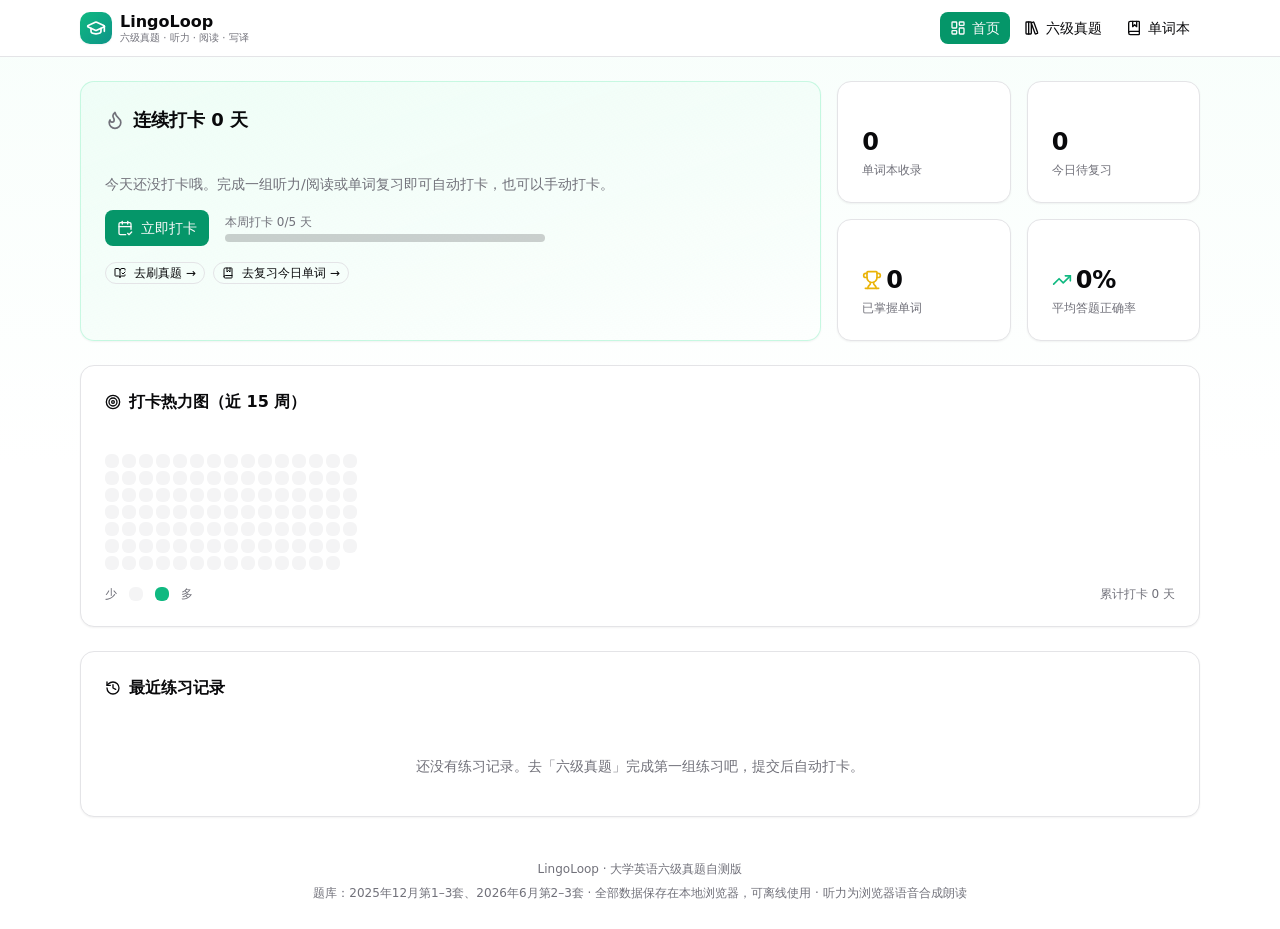
==== index.html @ b047a9ee "LingoLoop CET-6 真题版" ====
<!doctype html>
<html lang="en">
  <head>
    <meta charset="UTF-8" />
    <meta name="viewport" content="width=device-width, initial-scale=1.0" />
    <title>LingoLoop</title>
    <script type="module" crossorigin src="./assets/index-CV4jQKib.js"></script>
    <link rel="stylesheet" crossorigin href="./assets/index-24ay-nx0.css">
  </head>
  <body>
    <div id="root"></div>
  </body>
</html>
---- assets/index-24ay-nx0.css ----
*,:before,:after{--tw-border-spacing-x: 0;--tw-border-spacing-y: 0;--tw-translate-x: 0;--tw-translate-y: 0;--tw-rotate: 0;--tw-skew-x: 0;--tw-skew-y: 0;--tw-scale-x: 1;--tw-scale-y: 1;--tw-pan-x: ;--tw-pan-y: ;--tw-pinch-zoom: ;--tw-scroll-snap-strictness: proximity;--tw-gradient-from-position: ;--tw-gradient-via-position: ;--tw-gradient-to-position: ;--tw-ordinal: ;--tw-slashed-zero: ;--tw-numeric-figure: ;--tw-numeric-spacing: ;--tw-numeric-fraction: ;--tw-ring-inset: ;--tw-ring-offset-width: 0px;--tw-ring-offset-color: #fff;--tw-ring-color: rgb(59 130 246 / .5);--tw-ring-offset-shadow: 0 0 #0000;--tw-ring-shadow: 0 0 #0000;--tw-shadow: 0 0 #0000;--tw-shadow-colored: 0 0 #0000;--tw-blur: ;--tw-brightness: ;--tw-contrast: ;--tw-grayscale: ;--tw-hue-rotate: ;--tw-invert: ;--tw-saturate: ;--tw-sepia: ;--tw-drop-shadow: ;--tw-backdrop-blur: ;--tw-backdrop-brightness: ;--tw-backdrop-contrast: ;--tw-backdrop-grayscale: ;--tw-backdrop-hue-rotate: ;--tw-backdrop-invert: ;--tw-backdrop-opacity: ;--tw-backdrop-saturate: ;--tw-backdrop-sepia: ;--tw-contain-size: ;--tw-contain-layout: ;--tw-contain-paint: ;--tw-contain-style: }::backdrop{--tw-border-spacing-x: 0;--tw-border-spacing-y: 0;--tw-translate-x: 0;--tw-translate-y: 0;--tw-rotate: 0;--tw-skew-x: 0;--tw-skew-y: 0;--tw-scale-x: 1;--tw-scale-y: 1;--tw-pan-x: ;--tw-pan-y: ;--tw-pinch-zoom: ;--tw-scroll-snap-strictness: proximity;--tw-gradient-from-position: ;--tw-gradient-via-position: ;--tw-gradient-to-position: ;--tw-ordinal: ;--tw-slashed-zero: ;--tw-numeric-figure: ;--tw-numeric-spacing: ;--tw-numeric-fraction: ;--tw-ring-inset: ;--tw-ring-offset-width: 0px;--tw-ring-offset-color: #fff;--tw-ring-color: rgb(59 130 246 / .5);--tw-ring-offset-shadow: 0 0 #0000;--tw-ring-shadow: 0 0 #0000;--tw-shadow: 0 0 #0000;--tw-shadow-colored: 0 0 #0000;--tw-blur: ;--tw-brightness: ;--tw-contrast: ;--tw-grayscale: ;--tw-hue-rotate: ;--tw-invert: ;--tw-saturate: ;--tw-sepia: ;--tw-drop-shadow: ;--tw-backdrop-blur: ;--tw-backdrop-brightness: ;--tw-backdrop-contrast: ;--tw-backdrop-grayscale: ;--tw-backdrop-hue-rotate: ;--tw-backdrop-invert: ;--tw-backdrop-opacity: ;--tw-backdrop-saturate: ;--tw-backdrop-sepia: ;--tw-contain-size: ;--tw-contain-layout: ;--tw-contain-paint: ;--tw-contain-style: }*,:before,:after{box-sizing:border-box;border-width:0;border-style:solid;border-color:#e5e7eb}:before,:after{--tw-content: ""}html,:host{line-height:1.5;-webkit-text-size-adjust:100%;-moz-tab-size:4;-o-tab-size:4;tab-size:4;font-family:ui-sans-serif,system-ui,sans-serif,"Apple Color Emoji","Segoe UI Emoji",Segoe UI Symbol,"Noto Color Emoji";font-feature-settings:normal;font-variation-settings:normal;-webkit-tap-highlight-color:transparent}body{margin:0;line-height:inherit}hr{height:0;color:inherit;border-top-width:1px}abbr:where([title]){-webkit-text-decoration:underline dotted;text-decoration:underline dotted}h1,h2,h3,h4,h5,h6{font-size:inherit;font-weight:inherit}a{color:inherit;text-decoration:inherit}b,strong{font-weight:bolder}code,kbd,samp,pre{font-family:ui-monospace,SFMono-Regular,Menlo,Monaco,Consolas,Liberation Mono,Courier New,monospace;font-feature-settings:normal;font-variation-settings:normal;font-size:1em}small{font-size:80%}sub,sup{font-size:75%;line-height:0;position:relative;vertical-align:baseline}sub{bottom:-.25em}sup{top:-.5em}table{text-indent:0;border-color:inherit;border-collapse:collapse}button,input,optgroup,select,textarea{font-family:inherit;font-feature-settings:inherit;font-variation-settings:inherit;font-size:100%;font-weight:inherit;line-height:inherit;letter-spacing:inherit;color:inherit;margin:0;padding:0}button,select{text-transform:none}button,input:where([type=button]),input:where([type=reset]),input:where([type=submit]){-webkit-appearance:button;background-color:transparent;background-image:none}:-moz-focusring{outline:auto}:-moz-ui-invalid{box-shadow:none}progress{vertical-align:baseline}::-webkit-inner-spin-button,::-webkit-outer-spin-button{height:auto}[type=search]{-webkit-appearance:textfield;outline-offset:-2px}::-webkit-search-decoration{-webkit-appearance:none}::-webkit-file-upload-button{-webkit-appearance:button;font:inherit}summary{display:list-item}blockquote,dl,dd,h1,h2,h3,h4,h5,h6,hr,figure,p,pre{margin:0}fieldset{margin:0;padding:0}legend{padding:0}ol,ul,menu{list-style:none;margin:0;padding:0}dialog{padding:0}textarea{resize:vertical}input::-moz-placeholder,textarea::-moz-placeholder{opacity:1;color:#9ca3af}input::placeholder,textarea::placeholder{opacity:1;color:#9ca3af}button,[role=button]{cursor:pointer}:disabled{cursor:default}img,svg,video,canvas,audio,iframe,embed,object{display:block;vertical-align:middle}img,video{max-width:100%;height:auto}[hidden]:where(:not([hidden=until-found])){display:none}:root{--background: 0 0% 100%;--foreground: 240 10% 3.9%;--card: 0 0% 100%;--card-foreground: 240 10% 3.9%;--popover: 0 0% 100%;--popover-foreground: 240 10% 3.9%;--primary: 240 5.9% 10%;--primary-foreground: 0 0% 98%;--secondary: 240 4.8% 95.9%;--secondary-foreground: 240 5.9% 10%;--muted: 240 4.8% 95.9%;--muted-foreground: 240 3.8% 46.1%;--accent: 240 4.8% 95.9%;--accent-foreground: 240 5.9% 10%;--destructive: 0 84.2% 60.2%;--destructive-foreground: 0 0% 98%;--border: 240 5.9% 90%;--input: 240 5.9% 90%;--ring: 240 5.9% 10%;--radius: .625rem;--sidebar-background: 0 0% 98%;--sidebar-foreground: 240 5.3% 26.1%;--sidebar-primary: 240 5.9% 10%;--sidebar-primary-foreground: 0 0% 98%;--sidebar-accent: 240 4.8% 95.9%;--sidebar-accent-foreground: 240 5.9% 10%;--sidebar-border: 220 13% 91%;--sidebar-ring: 217.2 91.2% 59.8%}.dark{--background: 240 10% 3.9%;--foreground: 0 0% 98%;--card: 240 10% 3.9%;--card-foreground: 0 0% 98%;--popover: 240 10% 3.9%;--popover-foreground: 0 0% 98%;--primary: 0 0% 98%;--primary-foreground: 240 5.9% 10%;--secondary: 240 3.7% 15.9%;--secondary-foreground: 0 0% 98%;--muted: 240 3.7% 15.9%;--muted-foreground: 240 5% 64.9%;--accent: 240 3.7% 15.9%;--accent-foreground: 0 0% 98%;--destructive: 0 62.8% 30.6%;--destructive-foreground: 0 0% 98%;--border: 240 3.7% 15.9%;--input: 240 3.7% 15.9%;--ring: 240 4.9% 83.9%;--sidebar-background: 240 5.9% 10%;--sidebar-foreground: 240 4.8% 95.9%;--sidebar-primary: 224.3 76.3% 48%;--sidebar-primary-foreground: 0 0% 100%;--sidebar-accent: 240 3.7% 15.9%;--sidebar-accent-foreground: 240 4.8% 95.9%;--sidebar-border: 240 3.7% 15.9%;--sidebar-ring: 217.2 91.2% 59.8%}*{border-color:hsl(var(--border))}body{background-color:hsl(var(--background));color:hsl(var(--foreground))}.sr-only{position:absolute;width:1px;height:1px;padding:0;margin:-1px;overflow:hidden;clip:rect(0,0,0,0);white-space:nowrap;border-width:0}.pointer-events-none{pointer-events:none}.visible{visibility:visible}.invisible{visibility:hidden}.static{position:static}.fixed{position:fixed}.absolute{position:absolute}.relative{position:relative}.sticky{position:sticky}.inset-0{inset:0}.inset-x-0{left:0;right:0}.inset-y-0{top:0;bottom:0}.-bottom-12{bottom:-3rem}.-left-12{left:-3rem}.-right-12{right:-3rem}.-top-12{top:-3rem}.bottom-0{bottom:0}.left-0{left:0}.left-1\/2{left:50%}.left-2{left:.5rem}.left-3{left:.75rem}.left-\[50\%\]{left:50%}.right-0{right:0}.right-1{right:.25rem}.right-2{right:.5rem}.right-3{right:.75rem}.right-4{right:1rem}.top-0{top:0}.top-1\.5{top:.375rem}.top-1\/2{top:50%}.top-3\.5{top:.875rem}.top-4{top:1rem}.top-\[1px\]{top:1px}.top-\[50\%\]{top:50%}.top-\[60\%\]{top:60%}.top-full{top:100%}.isolate{isolation:isolate}.z-10{z-index:10}.z-20{z-index:20}.z-50{z-index:50}.z-\[1\]{z-index:1}.order-first{order:-9999}.order-last{order:9999}.col-start-2{grid-column-start:2}.row-span-2{grid-row:span 2 / span 2}.row-start-1{grid-row-start:1}.\!m-0{margin:0!important}.-mx-1{margin-left:-.25rem;margin-right:-.25rem}.-my-2{margin-top:-.5rem;margin-bottom:-.5rem}.mx-0\.5{margin-left:.125rem;margin-right:.125rem}.mx-2{margin-left:.5rem;margin-right:.5rem}.mx-3\.5{margin-left:.875rem;margin-right:.875rem}.mx-auto{margin-left:auto;margin-right:auto}.my-0{margin-top:0;margin-bottom:0}.my-0\.5{margin-top:.125rem;margin-bottom:.125rem}.my-1{margin-top:.25rem;margin-bottom:.25rem}.-ml-4{margin-left:-1rem}.-mt-4{margin-top:-1rem}.mb-0\.5{margin-bottom:.125rem}.mb-1{margin-bottom:.25rem}.mb-2{margin-bottom:.5rem}.mb-3{margin-bottom:.75rem}.mb-4{margin-bottom:1rem}.ml-1{margin-left:.25rem}.ml-4{margin-left:1rem}.ml-auto{margin-left:auto}.mr-1{margin-right:.25rem}.mr-1\.5{margin-right:.375rem}.mr-2{margin-right:.5rem}.mt-0\.5{margin-top:.125rem}.mt-1{margin-top:.25rem}.mt-1\.5{margin-top:.375rem}.mt-10{margin-top:2.5rem}.mt-2{margin-top:.5rem}.mt-2\.5{margin-top:.625rem}.mt-3{margin-top:.75rem}.mt-4{margin-top:1rem}.mt-auto{margin-top:auto}.line-clamp-1{overflow:hidden;display:-webkit-box;-webkit-box-orient:vertical;-webkit-line-clamp:1}.line-clamp-2{overflow:hidden;display:-webkit-box;-webkit-box-orient:vertical;-webkit-line-clamp:2}.block{display:block}.flex{display:flex}.inline-flex{display:inline-flex}.table{display:table}.table-caption{display:table-caption}.table-cell{display:table-cell}.table-row{display:table-row}.grid{display:grid}.hidden{display:none}.aspect-square{aspect-ratio:1 / 1}.aspect-video{aspect-ratio:16 / 9}.size-10{width:2.5rem;height:2.5rem}.size-2{width:.5rem;height:.5rem}.size-2\.5{width:.625rem;height:.625rem}.size-3{width:.75rem;height:.75rem}.size-3\.5{width:.875rem;height:.875rem}.size-4{width:1rem;height:1rem}.size-6{width:1.5rem;height:1.5rem}.size-7{width:1.75rem;height:1.75rem}.size-8{width:2rem;height:2rem}.size-9{width:2.25rem;height:2.25rem}.size-auto{width:auto;height:auto}.size-full{width:100%;height:100%}.h-1\.5{height:.375rem}.h-10{height:2.5rem}.h-12{height:3rem}.h-14{height:3.5rem}.h-2{height:.5rem}.h-2\.5{height:.625rem}.h-3{height:.75rem}.h-3\.5{height:.875rem}.h-4{height:1rem}.h-5{height:1.25rem}.h-6{height:1.5rem}.h-7{height:1.75rem}.h-8{height:2rem}.h-9{height:2.25rem}.h-\[1\.15rem\]{height:1.15rem}.h-\[calc\(100\%-1px\)\]{height:calc(100% - 1px)}.h-\[var\(--radix-navigation-menu-viewport-height\)\]{height:var(--radix-navigation-menu-viewport-height)}.h-\[var\(--radix-select-trigger-height\)\]{height:var(--radix-select-trigger-height)}.h-auto{height:auto}.h-full{height:100%}.h-px{height:1px}.h-svh{height:100svh}.max-h-\[300px\]{max-height:300px}.min-h-0{min-height:0px}.min-h-16{min-height:4rem}.min-h-4{min-height:1rem}.min-h-screen{min-height:100vh}.min-h-svh{min-height:100svh}.w-0{width:0px}.w-1{width:.25rem}.w-2{width:.5rem}.w-2\.5{width:.625rem}.w-3{width:.75rem}.w-3\.5{width:.875rem}.w-3\/4{width:75%}.w-4{width:1rem}.w-5{width:1.25rem}.w-6{width:1.5rem}.w-64{width:16rem}.w-7{width:1.75rem}.w-72{width:18rem}.w-8{width:2rem}.w-9{width:2.25rem}.w-\[100px\]{width:100px}.w-auto{width:auto}.w-fit{width:-moz-fit-content;width:fit-content}.w-full{width:100%}.w-max{width:-moz-max-content;width:max-content}.w-px{width:1px}.min-w-0{min-width:0px}.min-w-10{min-width:2.5rem}.min-w-14{min-width:3.5rem}.min-w-40{min-width:10rem}.min-w-5{min-width:1.25rem}.min-w-8{min-width:2rem}.min-w-9{min-width:2.25rem}.min-w-\[12rem\]{min-width:12rem}.min-w-\[8rem\]{min-width:8rem}.min-w-\[var\(--radix-select-trigger-width\)\]{min-width:var(--radix-select-trigger-width)}.max-w-6xl{max-width:72rem}.max-w-\[calc\(100\%-2rem\)\]{max-width:calc(100% - 2rem)}.max-w-max{max-width:-moz-max-content;max-width:max-content}.max-w-sm{max-width:24rem}.max-w-xs{max-width:20rem}.flex-1{flex:1 1 0%}.shrink-0{flex-shrink:0}.grow{flex-grow:1}.grow-0{flex-grow:0}.basis-full{flex-basis:100%}.caption-bottom{caption-side:bottom}.border-collapse{border-collapse:collapse}.-translate-x-1\/2{--tw-translate-x: -50%;transform:translate(var(--tw-translate-x),var(--tw-translate-y)) rotate(var(--tw-rotate)) skew(var(--tw-skew-x)) skewY(var(--tw-skew-y)) scaleX(var(--tw-scale-x)) scaleY(var(--tw-scale-y))}.-translate-x-px{--tw-translate-x: -1px;transform:translate(var(--tw-translate-x),var(--tw-translate-y)) rotate(var(--tw-rotate)) skew(var(--tw-skew-x)) skewY(var(--tw-skew-y)) scaleX(var(--tw-scale-x)) scaleY(var(--tw-scale-y))}.-translate-y-1\/2{--tw-translate-y: -50%;transform:translate(var(--tw-translate-x),var(--tw-translate-y)) rotate(var(--tw-rotate)) skew(var(--tw-skew-x)) skewY(var(--tw-skew-y)) scaleX(var(--tw-scale-x)) scaleY(var(--tw-scale-y))}.-translate-y-full{--tw-translate-y: -100%;transform:translate(var(--tw-translate-x),var(--tw-translate-y)) rotate(var(--tw-rotate)) skew(var(--tw-skew-x)) skewY(var(--tw-skew-y)) scaleX(var(--tw-scale-x)) scaleY(var(--tw-scale-y))}.translate-x-\[-50\%\]{--tw-translate-x: -50%;transform:translate(var(--tw-translate-x),var(--tw-translate-y)) rotate(var(--tw-rotate)) skew(var(--tw-skew-x)) skewY(var(--tw-skew-y)) scaleX(var(--tw-scale-x)) scaleY(var(--tw-scale-y))}.translate-x-px{--tw-translate-x: 1px;transform:translate(var(--tw-translate-x),var(--tw-translate-y)) rotate(var(--tw-rotate)) skew(var(--tw-skew-x)) skewY(var(--tw-skew-y)) scaleX(var(--tw-scale-x)) scaleY(var(--tw-scale-y))}.translate-y-0\.5{--tw-translate-y: .125rem;transform:translate(var(--tw-translate-x),var(--tw-translate-y)) rotate(var(--tw-rotate)) skew(var(--tw-skew-x)) skewY(var(--tw-skew-y)) scaleX(var(--tw-scale-x)) scaleY(var(--tw-scale-y))}.translate-y-\[-50\%\]{--tw-translate-y: -50%;transform:translate(var(--tw-translate-x),var(--tw-translate-y)) rotate(var(--tw-rotate)) skew(var(--tw-skew-x)) skewY(var(--tw-skew-y)) scaleX(var(--tw-scale-x)) scaleY(var(--tw-scale-y))}.translate-y-\[calc\(-50\%_-_2px\)\]{--tw-translate-y: calc(-50% - 2px) ;transform:translate(var(--tw-translate-x),var(--tw-translate-y)) rotate(var(--tw-rotate)) skew(var(--tw-skew-x)) skewY(var(--tw-skew-y)) scaleX(var(--tw-scale-x)) scaleY(var(--tw-scale-y))}.rotate-45{--tw-rotate: 45deg;transform:translate(var(--tw-translate-x),var(--tw-translate-y)) rotate(var(--tw-rotate)) skew(var(--tw-skew-x)) skewY(var(--tw-skew-y)) scaleX(var(--tw-scale-x)) scaleY(var(--tw-scale-y))}.rotate-90{--tw-rotate: 90deg;transform:translate(var(--tw-translate-x),var(--tw-translate-y)) rotate(var(--tw-rotate)) skew(var(--tw-skew-x)) skewY(var(--tw-skew-y)) scaleX(var(--tw-scale-x)) scaleY(var(--tw-scale-y))}.transform{transform:translate(var(--tw-translate-x),var(--tw-translate-y)) rotate(var(--tw-rotate)) skew(var(--tw-skew-x)) skewY(var(--tw-skew-y)) scaleX(var(--tw-scale-x)) scaleY(var(--tw-scale-y))}@keyframes caret-blink{0%,70%,to{opacity:1}20%,50%{opacity:0}}.animate-caret-blink{animation:caret-blink 1.25s ease-out infinite}@keyframes pulse{50%{opacity:.5}}.animate-pulse{animation:pulse 2s cubic-bezier(.4,0,.6,1) infinite}@keyframes spin{to{transform:rotate(360deg)}}.animate-spin{animation:spin 1s linear infinite}.cursor-default{cursor:default}.cursor-not-allowed{cursor:not-allowed}.cursor-pointer{cursor:pointer}.cursor-text{cursor:text}.touch-none{touch-action:none}.select-none{-webkit-user-select:none;-moz-user-select:none;user-select:none}.resize-none{resize:none}.scroll-my-1{scroll-margin-top:.25rem;scroll-margin-bottom:.25rem}.scroll-py-1{scroll-padding-top:.25rem;scroll-padding-bottom:.25rem}.list-disc{list-style-type:disc}.list-none{list-style-type:none}.auto-rows-min{grid-auto-rows:min-content}.grid-cols-2{grid-template-columns:repeat(2,minmax(0,1fr))}.grid-cols-\[0_1fr\]{grid-template-columns:0 1fr}.grid-rows-\[auto_auto\]{grid-template-rows:auto auto}.flex-row{flex-direction:row}.flex-col{flex-direction:column}.flex-col-reverse{flex-direction:column-reverse}.flex-wrap{flex-wrap:wrap}.place-content-center{place-content:center}.items-start{align-items:flex-start}.items-end{align-items:flex-end}.items-center{align-items:center}.items-baseline{align-items:baseline}.items-stretch{align-items:stretch}.justify-start{justify-content:flex-start}.justify-end{justify-content:flex-end}.justify-center{justify-content:center}.justify-between{justify-content:space-between}.justify-items-start{justify-items:start}.gap-0\.5{gap:.125rem}.gap-1{gap:.25rem}.gap-1\.5{gap:.375rem}.gap-2{gap:.5rem}.gap-2\.5{gap:.625rem}.gap-3{gap:.75rem}.gap-4{gap:1rem}.gap-5{gap:1.25rem}.gap-6{gap:1.5rem}.gap-7{gap:1.75rem}.gap-\[--spacing\(var\(--gap\)\)\]{gap:var(--spacing(var(--gap)))}.gap-\[3px\]{gap:3px}.gap-y-0\.5{row-gap:.125rem}.space-y-1\.5>:not([hidden])~:not([hidden]){--tw-space-y-reverse: 0;margin-top:calc(.375rem * calc(1 - var(--tw-space-y-reverse)));margin-bottom:calc(.375rem * var(--tw-space-y-reverse))}.space-y-2>:not([hidden])~:not([hidden]){--tw-space-y-reverse: 0;margin-top:calc(.5rem * calc(1 - var(--tw-space-y-reverse)));margin-bottom:calc(.5rem * var(--tw-space-y-reverse))}.space-y-3>:not([hidden])~:not([hidden]){--tw-space-y-reverse: 0;margin-top:calc(.75rem * calc(1 - var(--tw-space-y-reverse)));margin-bottom:calc(.75rem * var(--tw-space-y-reverse))}.space-y-4>:not([hidden])~:not([hidden]){--tw-space-y-reverse: 0;margin-top:calc(1rem * calc(1 - var(--tw-space-y-reverse)));margin-bottom:calc(1rem * var(--tw-space-y-reverse))}.space-y-5>:not([hidden])~:not([hidden]){--tw-space-y-reverse: 0;margin-top:calc(1.25rem * calc(1 - var(--tw-space-y-reverse)));margin-bottom:calc(1.25rem * var(--tw-space-y-reverse))}.space-y-6>:not([hidden])~:not([hidden]){--tw-space-y-reverse: 0;margin-top:calc(1.5rem * calc(1 - var(--tw-space-y-reverse)));margin-bottom:calc(1.5rem * var(--tw-space-y-reverse))}.self-start{align-self:flex-start}.self-stretch{align-self:stretch}.justify-self-end{justify-self:end}.overflow-auto{overflow:auto}.overflow-hidden{overflow:hidden}.overflow-x-auto{overflow-x:auto}.overflow-y-auto{overflow-y:auto}.overflow-x-hidden{overflow-x:hidden}.truncate{overflow:hidden;text-overflow:ellipsis;white-space:nowrap}.whitespace-nowrap{white-space:nowrap}.text-balance{text-wrap:balance}.break-words{overflow-wrap:break-word}.rounded{border-radius:.25rem}.rounded-\[2px\]{border-radius:2px}.rounded-\[4px\]{border-radius:4px}.rounded-\[calc\(var\(--radius\)-5px\)\]{border-radius:calc(var(--radius) - 5px)}.rounded-\[inherit\]{border-radius:inherit}.rounded-full{border-radius:9999px}.rounded-lg{border-radius:var(--radius)}.rounded-md{border-radius:calc(var(--radius) - 2px)}.rounded-none{border-radius:0}.rounded-sm{border-radius:calc(var(--radius) - 4px)}.rounded-xl{border-radius:calc(var(--radius) + 4px)}.rounded-xs{border-radius:calc(var(--radius) - 6px)}.rounded-l-md{border-top-left-radius:calc(var(--radius) - 2px);border-bottom-left-radius:calc(var(--radius) - 2px)}.rounded-r-md{border-top-right-radius:calc(var(--radius) - 2px);border-bottom-right-radius:calc(var(--radius) - 2px)}.rounded-tl-sm{border-top-left-radius:calc(var(--radius) - 4px)}.border{border-width:1px}.border-0{border-width:0px}.border-2{border-width:2px}.border-\[1\.5px\]{border-width:1.5px}.border-y{border-top-width:1px;border-bottom-width:1px}.border-b{border-bottom-width:1px}.border-l{border-left-width:1px}.border-r{border-right-width:1px}.border-t{border-top-width:1px}.border-dashed{border-style:dashed}.border-amber-300{--tw-border-opacity: 1;border-color:rgb(252 211 77 / var(--tw-border-opacity, 1))}.border-border{border-color:hsl(var(--border))}.border-border\/50{border-color:hsl(var(--border) / .5)}.border-emerald-200{--tw-border-opacity: 1;border-color:rgb(167 243 208 / var(--tw-border-opacity, 1))}.border-emerald-200\/60{border-color:#a7f3d099}.border-emerald-300{--tw-border-opacity: 1;border-color:rgb(110 231 183 / var(--tw-border-opacity, 1))}.border-emerald-400{--tw-border-opacity: 1;border-color:rgb(52 211 153 / var(--tw-border-opacity, 1))}.border-emerald-600{--tw-border-opacity: 1;border-color:rgb(5 150 105 / var(--tw-border-opacity, 1))}.border-input{border-color:hsl(var(--input))}.border-muted-foreground\/50{border-color:hsl(var(--muted-foreground) / .5)}.border-orange-300{--tw-border-opacity: 1;border-color:rgb(253 186 116 / var(--tw-border-opacity, 1))}.border-primary{border-color:hsl(var(--primary))}.border-red-200{--tw-border-opacity: 1;border-color:rgb(254 202 202 / var(--tw-border-opacity, 1))}.border-red-300{--tw-border-opacity: 1;border-color:rgb(252 165 165 / var(--tw-border-opacity, 1))}.border-red-500{--tw-border-opacity: 1;border-color:rgb(239 68 68 / var(--tw-border-opacity, 1))}.border-sidebar-border{border-color:hsl(var(--sidebar-border))}.border-transparent{border-color:transparent}.border-l-transparent{border-left-color:transparent}.border-t-transparent{border-top-color:transparent}.bg-accent{background-color:hsl(var(--accent))}.bg-amber-50\/60{background-color:#fffbeb99}.bg-background{background-color:hsl(var(--background))}.bg-background\/90{background-color:hsl(var(--background) / .9)}.bg-black\/50{background-color:#00000080}.bg-border{background-color:hsl(var(--border))}.bg-card{background-color:hsl(var(--card))}.bg-destructive{--tw-bg-opacity: 1;background-color:hsl(var(--destructive) / var(--tw-bg-opacity, 1))}.bg-emerald-100{--tw-bg-opacity: 1;background-color:rgb(209 250 229 / var(--tw-bg-opacity, 1))}.bg-emerald-50{--tw-bg-opacity: 1;background-color:rgb(236 253 245 / var(--tw-bg-opacity, 1))}.bg-emerald-50\/40{background-color:#ecfdf566}.bg-emerald-50\/60{background-color:#ecfdf599}.bg-emerald-50\/70{background-color:#ecfdf5b3}.bg-emerald-500{--tw-bg-opacity: 1;background-color:rgb(16 185 129 / var(--tw-bg-opacity, 1))}.bg-emerald-600{--tw-bg-opacity: 1;background-color:rgb(5 150 105 / var(--tw-bg-opacity, 1))}.bg-foreground{background-color:hsl(var(--foreground))}.bg-input{background-color:hsl(var(--input))}.bg-muted{background-color:hsl(var(--muted))}.bg-muted\/30{background-color:hsl(var(--muted) / .3)}.bg-muted\/50{background-color:hsl(var(--muted) / .5)}.bg-popover{background-color:hsl(var(--popover))}.bg-primary{background-color:hsl(var(--primary))}.bg-primary\/10{background-color:hsl(var(--primary) / .1)}.bg-primary\/20{background-color:hsl(var(--primary) / .2)}.bg-primary\/5{background-color:hsl(var(--primary) / .05)}.bg-red-50{--tw-bg-opacity: 1;background-color:rgb(254 242 242 / var(--tw-bg-opacity, 1))}.bg-red-50\/40{background-color:#fef2f266}.bg-red-50\/60{background-color:#fef2f299}.bg-red-500{--tw-bg-opacity: 1;background-color:rgb(239 68 68 / var(--tw-bg-opacity, 1))}.bg-secondary{background-color:hsl(var(--secondary))}.bg-sidebar{background-color:hsl(var(--sidebar-background))}.bg-sidebar-border{background-color:hsl(var(--sidebar-border))}.bg-transparent{background-color:transparent}.bg-white{--tw-bg-opacity: 1;background-color:rgb(255 255 255 / var(--tw-bg-opacity, 1))}.bg-gradient-to-b{background-image:linear-gradient(to bottom,var(--tw-gradient-stops))}.bg-gradient-to-br{background-image:linear-gradient(to bottom right,var(--tw-gradient-stops))}.bg-gradient-to-r{background-image:linear-gradient(to right,var(--tw-gradient-stops))}.from-emerald-50{--tw-gradient-from: #ecfdf5 var(--tw-gradient-from-position);--tw-gradient-to: rgb(236 253 245 / 0) var(--tw-gradient-to-position);--tw-gradient-stops: var(--tw-gradient-from), var(--tw-gradient-to)}.from-emerald-50\/40{--tw-gradient-from: rgb(236 253 245 / .4) var(--tw-gradient-from-position);--tw-gradient-to: rgb(236 253 245 / 0) var(--tw-gradient-to-position);--tw-gradient-stops: var(--tw-gradient-from), var(--tw-gradient-to)}.from-emerald-50\/80{--tw-gradient-from: rgb(236 253 245 / .8) var(--tw-gradient-from-position);--tw-gradient-to: rgb(236 253 245 / 0) var(--tw-gradient-to-position);--tw-gradient-stops: var(--tw-gradient-from), var(--tw-gradient-to)}.from-emerald-500{--tw-gradient-from: #10b981 var(--tw-gradient-from-position);--tw-gradient-to: rgb(16 185 129 / 0) var(--tw-gradient-to-position);--tw-gradient-stops: var(--tw-gradient-from), var(--tw-gradient-to)}.via-background{--tw-gradient-to: hsl(var(--background) / 0) var(--tw-gradient-to-position);--tw-gradient-stops: var(--tw-gradient-from), hsl(var(--background)) var(--tw-gradient-via-position), var(--tw-gradient-to)}.to-background{--tw-gradient-to: hsl(var(--background)) var(--tw-gradient-to-position)}.to-teal-600{--tw-gradient-to: #0d9488 var(--tw-gradient-to-position)}.to-transparent{--tw-gradient-to: transparent var(--tw-gradient-to-position)}.fill-current{fill:currentColor}.fill-foreground{fill:hsl(var(--foreground))}.fill-primary{fill:hsl(var(--primary))}.p-0{padding:0}.p-1{padding:.25rem}.p-2{padding:.5rem}.p-2\.5{padding:.625rem}.p-3{padding:.75rem}.p-4{padding:1rem}.p-6{padding:1.5rem}.p-\[3px\]{padding:3px}.p-px{padding:1px}.px-1{padding-left:.25rem;padding-right:.25rem}.px-1\.5{padding-left:.375rem;padding-right:.375rem}.px-2{padding-left:.5rem;padding-right:.5rem}.px-2\.5{padding-left:.625rem;padding-right:.625rem}.px-3{padding-left:.75rem;padding-right:.75rem}.px-4{padding-left:1rem;padding-right:1rem}.px-6{padding-left:1.5rem;padding-right:1.5rem}.py-0\.5{padding-top:.125rem;padding-bottom:.125rem}.py-1{padding-top:.25rem;padding-bottom:.25rem}.py-1\.5{padding-top:.375rem;padding-bottom:.375rem}.py-14{padding-top:3.5rem;padding-bottom:3.5rem}.py-2{padding-top:.5rem;padding-bottom:.5rem}.py-3{padding-top:.75rem;padding-bottom:.75rem}.py-4{padding-top:1rem;padding-bottom:1rem}.py-6{padding-top:1.5rem;padding-bottom:1.5rem}.pb-1{padding-bottom:.25rem}.pb-2{padding-bottom:.5rem}.pb-3{padding-bottom:.75rem}.pb-4{padding-bottom:1rem}.pb-8{padding-bottom:2rem}.pl-2{padding-left:.5rem}.pl-3{padding-left:.75rem}.pl-4{padding-left:1rem}.pl-8{padding-left:2rem}.pl-9{padding-left:2.25rem}.pr-1{padding-right:.25rem}.pr-2{padding-right:.5rem}.pr-2\.5{padding-right:.625rem}.pr-3{padding-right:.75rem}.pr-8{padding-right:2rem}.pt-0{padding-top:0}.pt-1{padding-top:.25rem}.pt-2{padding-top:.5rem}.pt-3{padding-top:.75rem}.pt-4{padding-top:1rem}.pt-5{padding-top:1.25rem}.pt-8{padding-top:2rem}.text-left{text-align:left}.text-center{text-align:center}.align-baseline{vertical-align:baseline}.align-middle{vertical-align:middle}.font-mono{font-family:ui-monospace,SFMono-Regular,Menlo,Monaco,Consolas,Liberation Mono,Courier New,monospace}.font-sans{font-family:ui-sans-serif,system-ui,sans-serif,"Apple Color Emoji","Segoe UI Emoji",Segoe UI Symbol,"Noto Color Emoji"}.text-2xl{font-size:1.5rem;line-height:2rem}.text-3xl{font-size:1.875rem;line-height:2.25rem}.text-\[0\.8rem\]{font-size:.8rem}.text-\[10px\]{font-size:10px}.text-\[11px\]{font-size:11px}.text-\[13px\]{font-size:13px}.text-\[14px\]{font-size:14px}.text-\[15px\]{font-size:15px}.text-base{font-size:1rem;line-height:1.5rem}.text-lg{font-size:1.125rem;line-height:1.75rem}.text-sm{font-size:.875rem;line-height:1.25rem}.text-sm\/relaxed{font-size:.875rem;line-height:1.625}.text-xl{font-size:1.25rem;line-height:1.75rem}.text-xs{font-size:.75rem;line-height:1rem}.font-bold{font-weight:700}.font-medium{font-weight:500}.font-normal{font-weight:400}.font-semibold{font-weight:600}.italic{font-style:italic}.tabular-nums{--tw-numeric-spacing: tabular-nums;font-variant-numeric:var(--tw-ordinal) var(--tw-slashed-zero) var(--tw-numeric-figure) var(--tw-numeric-spacing) var(--tw-numeric-fraction)}.leading-5{line-height:1.25rem}.leading-6{line-height:1.5rem}.leading-7{line-height:1.75rem}.leading-8{line-height:2rem}.leading-none{line-height:1}.leading-normal{line-height:1.5}.leading-snug{line-height:1.375}.leading-tight{line-height:1.25}.tracking-tight{letter-spacing:-.025em}.tracking-wide{letter-spacing:.025em}.tracking-widest{letter-spacing:.1em}.text-accent-foreground{color:hsl(var(--accent-foreground))}.text-amber-700{--tw-text-opacity: 1;color:rgb(180 83 9 / var(--tw-text-opacity, 1))}.text-background{color:hsl(var(--background))}.text-card-foreground{color:hsl(var(--card-foreground))}.text-current{color:currentColor}.text-destructive{--tw-text-opacity: 1;color:hsl(var(--destructive) / var(--tw-text-opacity, 1))}.text-emerald-500{--tw-text-opacity: 1;color:rgb(16 185 129 / var(--tw-text-opacity, 1))}.text-emerald-600{--tw-text-opacity: 1;color:rgb(5 150 105 / var(--tw-text-opacity, 1))}.text-emerald-700{--tw-text-opacity: 1;color:rgb(4 120 87 / var(--tw-text-opacity, 1))}.text-emerald-800{--tw-text-opacity: 1;color:rgb(6 95 70 / var(--tw-text-opacity, 1))}.text-foreground{color:hsl(var(--foreground))}.text-muted-foreground{color:hsl(var(--muted-foreground))}.text-orange-500{--tw-text-opacity: 1;color:rgb(249 115 22 / var(--tw-text-opacity, 1))}.text-orange-600{--tw-text-opacity: 1;color:rgb(234 88 12 / var(--tw-text-opacity, 1))}.text-popover-foreground{color:hsl(var(--popover-foreground))}.text-primary{color:hsl(var(--primary))}.text-primary-foreground{color:hsl(var(--primary-foreground))}.text-red-500{--tw-text-opacity: 1;color:rgb(239 68 68 / var(--tw-text-opacity, 1))}.text-red-600{--tw-text-opacity: 1;color:rgb(220 38 38 / var(--tw-text-opacity, 1))}.text-rose-500{--tw-text-opacity: 1;color:rgb(244 63 94 / var(--tw-text-opacity, 1))}.text-secondary-foreground{color:hsl(var(--secondary-foreground))}.text-sidebar-foreground{color:hsl(var(--sidebar-foreground))}.text-sidebar-foreground\/70{color:hsl(var(--sidebar-foreground) / .7)}.text-sky-600{--tw-text-opacity: 1;color:rgb(2 132 199 / var(--tw-text-opacity, 1))}.text-white{--tw-text-opacity: 1;color:rgb(255 255 255 / var(--tw-text-opacity, 1))}.text-yellow-500{--tw-text-opacity: 1;color:rgb(234 179 8 / var(--tw-text-opacity, 1))}.line-through{text-decoration-line:line-through}.underline-offset-4{text-underline-offset:4px}.opacity-0{opacity:0}.opacity-35{opacity:.35}.opacity-40{opacity:.4}.opacity-50{opacity:.5}.opacity-70{opacity:.7}.shadow{--tw-shadow: 0 1px 3px 0 rgb(0 0 0 / .1), 0 1px 2px -1px rgb(0 0 0 / .1);--tw-shadow-colored: 0 1px 3px 0 var(--tw-shadow-color), 0 1px 2px -1px var(--tw-shadow-color);box-shadow:var(--tw-ring-offset-shadow, 0 0 #0000),var(--tw-ring-shadow, 0 0 #0000),var(--tw-shadow)}.shadow-\[0_0_0_1px_hsl\(var\(--sidebar-border\)\)\]{--tw-shadow: 0 0 0 1px hsl(var(--sidebar-border));--tw-shadow-colored: 0 0 0 1px var(--tw-shadow-color);box-shadow:var(--tw-ring-offset-shadow, 0 0 #0000),var(--tw-ring-shadow, 0 0 #0000),var(--tw-shadow)}.shadow-lg{--tw-shadow: 0 10px 15px -3px rgb(0 0 0 / .1), 0 4px 6px -4px rgb(0 0 0 / .1);--tw-shadow-colored: 0 10px 15px -3px var(--tw-shadow-color), 0 4px 6px -4px var(--tw-shadow-color);box-shadow:var(--tw-ring-offset-shadow, 0 0 #0000),var(--tw-ring-shadow, 0 0 #0000),var(--tw-shadow)}.shadow-md{--tw-shadow: 0 4px 6px -1px rgb(0 0 0 / .1), 0 2px 4px -2px rgb(0 0 0 / .1);--tw-shadow-colored: 0 4px 6px -1px var(--tw-shadow-color), 0 2px 4px -2px var(--tw-shadow-color);box-shadow:var(--tw-ring-offset-shadow, 0 0 #0000),var(--tw-ring-shadow, 0 0 #0000),var(--tw-shadow)}.shadow-none{--tw-shadow: 0 0 #0000;--tw-shadow-colored: 0 0 #0000;box-shadow:var(--tw-ring-offset-shadow, 0 0 #0000),var(--tw-ring-shadow, 0 0 #0000),var(--tw-shadow)}.shadow-sm{--tw-shadow: 0 1px 2px 0 rgb(0 0 0 / .05);--tw-shadow-colored: 0 1px 2px 0 var(--tw-shadow-color);box-shadow:var(--tw-ring-offset-shadow, 0 0 #0000),var(--tw-ring-shadow, 0 0 #0000),var(--tw-shadow)}.shadow-xl{--tw-shadow: 0 20px 25px -5px rgb(0 0 0 / .1), 0 8px 10px -6px rgb(0 0 0 / .1);--tw-shadow-colored: 0 20px 25px -5px var(--tw-shadow-color), 0 8px 10px -6px var(--tw-shadow-color);box-shadow:var(--tw-ring-offset-shadow, 0 0 #0000),var(--tw-ring-shadow, 0 0 #0000),var(--tw-shadow)}.shadow-xs{--tw-shadow: 0 1px 2px 0 rgb(0 0 0 / .05);--tw-shadow-colored: 0 1px 2px 0 var(--tw-shadow-color);box-shadow:var(--tw-ring-offset-shadow, 0 0 #0000),var(--tw-ring-shadow, 0 0 #0000),var(--tw-shadow)}.outline-none{outline:2px solid transparent;outline-offset:2px}.outline{outline-style:solid}.ring-0{--tw-ring-offset-shadow: var(--tw-ring-inset) 0 0 0 var(--tw-ring-offset-width) var(--tw-ring-offset-color);--tw-ring-shadow: var(--tw-ring-inset) 0 0 0 calc(0px + var(--tw-ring-offset-width)) var(--tw-ring-color);box-shadow:var(--tw-ring-offset-shadow),var(--tw-ring-shadow),var(--tw-shadow, 0 0 #0000)}.ring-1{--tw-ring-offset-shadow: var(--tw-ring-inset) 0 0 0 var(--tw-ring-offset-width) var(--tw-ring-offset-color);--tw-ring-shadow: var(--tw-ring-inset) 0 0 0 calc(1px + var(--tw-ring-offset-width)) var(--tw-ring-color);box-shadow:var(--tw-ring-offset-shadow),var(--tw-ring-shadow),var(--tw-shadow, 0 0 #0000)}.ring-emerald-300{--tw-ring-opacity: 1;--tw-ring-color: rgb(110 231 183 / var(--tw-ring-opacity, 1))}.ring-ring\/50{--tw-ring-color: hsl(var(--ring) / .5)}.ring-sidebar-ring{--tw-ring-color: hsl(var(--sidebar-ring))}.ring-offset-background{--tw-ring-offset-color: hsl(var(--background))}.filter{filter:var(--tw-blur) var(--tw-brightness) var(--tw-contrast) var(--tw-grayscale) var(--tw-hue-rotate) var(--tw-invert) var(--tw-saturate) var(--tw-sepia) var(--tw-drop-shadow)}.backdrop-blur{--tw-backdrop-blur: blur(8px);-webkit-backdrop-filter:var(--tw-backdrop-blur) var(--tw-backdrop-brightness) var(--tw-backdrop-contrast) var(--tw-backdrop-grayscale) var(--tw-backdrop-hue-rotate) var(--tw-backdrop-invert) var(--tw-backdrop-opacity) var(--tw-backdrop-saturate) var(--tw-backdrop-sepia);backdrop-filter:var(--tw-backdrop-blur) var(--tw-backdrop-brightness) var(--tw-backdrop-contrast) var(--tw-backdrop-grayscale) var(--tw-backdrop-hue-rotate) var(--tw-backdrop-invert) var(--tw-backdrop-opacity) var(--tw-backdrop-saturate) var(--tw-backdrop-sepia)}.transition{transition-property:color,background-color,border-color,text-decoration-color,fill,stroke,opacity,box-shadow,transform,filter,backdrop-filter;transition-timing-function:cubic-bezier(.4,0,.2,1);transition-duration:.15s}.transition-\[color\,box-shadow\]{transition-property:color,box-shadow;transition-timing-function:cubic-bezier(.4,0,.2,1);transition-duration:.15s}.transition-\[left\,right\,width\]{transition-property:left,right,width;transition-timing-function:cubic-bezier(.4,0,.2,1);transition-duration:.15s}.transition-\[margin\,opacity\]{transition-property:margin,opacity;transition-timing-function:cubic-bezier(.4,0,.2,1);transition-duration:.15s}.transition-\[width\,height\,padding\]{transition-property:width,height,padding;transition-timing-function:cubic-bezier(.4,0,.2,1);transition-duration:.15s}.transition-\[width\]{transition-property:width;transition-timing-function:cubic-bezier(.4,0,.2,1);transition-duration:.15s}.transition-all{transition-property:all;transition-timing-function:cubic-bezier(.4,0,.2,1);transition-duration:.15s}.transition-colors{transition-property:color,background-color,border-color,text-decoration-color,fill,stroke;transition-timing-function:cubic-bezier(.4,0,.2,1);transition-duration:.15s}.transition-none{transition-property:none}.transition-opacity{transition-property:opacity;transition-timing-function:cubic-bezier(.4,0,.2,1);transition-duration:.15s}.transition-shadow{transition-property:box-shadow;transition-timing-function:cubic-bezier(.4,0,.2,1);transition-duration:.15s}.transition-transform{transition-property:transform;transition-timing-function:cubic-bezier(.4,0,.2,1);transition-duration:.15s}.duration-100{transition-duration:.1s}.duration-1000{transition-duration:1s}.duration-200{transition-duration:.2s}.duration-300{transition-duration:.3s}.ease-in-out{transition-timing-function:cubic-bezier(.4,0,.2,1)}.ease-linear{transition-timing-function:linear}@keyframes enter{0%{opacity:var(--tw-enter-opacity, 1);transform:translate3d(var(--tw-enter-translate-x, 0),var(--tw-enter-translate-y, 0),0) scale3d(var(--tw-enter-scale, 1),var(--tw-enter-scale, 1),var(--tw-enter-scale, 1)) rotate(var(--tw-enter-rotate, 0))}}@keyframes exit{to{opacity:var(--tw-exit-opacity, 1);transform:translate3d(var(--tw-exit-translate-x, 0),var(--tw-exit-translate-y, 0),0) scale3d(var(--tw-exit-scale, 1),var(--tw-exit-scale, 1),var(--tw-exit-scale, 1)) rotate(var(--tw-exit-rotate, 0))}}.animate-in{animation-name:enter;animation-duration:.15s;--tw-enter-opacity: initial;--tw-enter-scale: initial;--tw-enter-rotate: initial;--tw-enter-translate-x: initial;--tw-enter-translate-y: initial}.fade-in-0{--tw-enter-opacity: 0}.zoom-in-95{--tw-enter-scale: .95}.duration-100{animation-duration:.1s}.duration-1000{animation-duration:1s}.duration-200{animation-duration:.2s}.duration-300{animation-duration:.3s}.ease-in-out{animation-timing-function:cubic-bezier(.4,0,.2,1)}.ease-linear{animation-timing-function:linear}.paused{animation-play-state:paused}.\[--cell-size\:--spacing\(8\)\]{--cell-size: var(--spacing(8))}.selection\:bg-primary *::-moz-selection{background-color:hsl(var(--primary))}.selection\:bg-primary *::selection{background-color:hsl(var(--primary))}.selection\:text-primary-foreground *::-moz-selection{color:hsl(var(--primary-foreground))}.selection\:text-primary-foreground *::selection{color:hsl(var(--primary-foreground))}.selection\:bg-primary::-moz-selection{background-color:hsl(var(--primary))}.selection\:bg-primary::selection{background-color:hsl(var(--primary))}.selection\:text-primary-foreground::-moz-selection{color:hsl(var(--primary-foreground))}.selection\:text-primary-foreground::selection{color:hsl(var(--primary-foreground))}.file\:inline-flex::file-selector-button{display:inline-flex}.file\:h-7::file-selector-button{height:1.75rem}.file\:border-0::file-selector-button{border-width:0px}.file\:bg-transparent::file-selector-button{background-color:transparent}.file\:text-sm::file-selector-button{font-size:.875rem;line-height:1.25rem}.file\:font-medium::file-selector-button{font-weight:500}.file\:text-foreground::file-selector-button{color:hsl(var(--foreground))}.placeholder\:text-muted-foreground::-moz-placeholder{color:hsl(var(--muted-foreground))}.placeholder\:text-muted-foreground::placeholder{color:hsl(var(--muted-foreground))}.after\:absolute:after{content:var(--tw-content);position:absolute}.after\:-inset-2:after{content:var(--tw-content);inset:-.5rem}.after\:inset-y-0:after{content:var(--tw-content);top:0;bottom:0}.after\:left-1\/2:after{content:var(--tw-content);left:50%}.after\:w-1:after{content:var(--tw-content);width:.25rem}.after\:w-\[2px\]:after{content:var(--tw-content);width:2px}.after\:-translate-x-1\/2:after{content:var(--tw-content);--tw-translate-x: -50%;transform:translate(var(--tw-translate-x),var(--tw-translate-y)) rotate(var(--tw-rotate)) skew(var(--tw-skew-x)) skewY(var(--tw-skew-y)) scaleX(var(--tw-scale-x)) scaleY(var(--tw-scale-y))}.first\:rounded-l-md:first-child{border-top-left-radius:calc(var(--radius) - 2px);border-bottom-left-radius:calc(var(--radius) - 2px)}.first\:border-l:first-child{border-left-width:1px}.last\:mt-0:last-child{margin-top:0}.last\:rounded-r-md:last-child{border-top-right-radius:calc(var(--radius) - 2px);border-bottom-right-radius:calc(var(--radius) - 2px)}.last\:border-b-0:last-child{border-bottom-width:0px}.hover\:border-primary:hover{border-color:hsl(var(--primary))}.hover\:border-primary\/40:hover{border-color:hsl(var(--primary) / .4)}.hover\:border-primary\/50:hover{border-color:hsl(var(--primary) / .5)}.hover\:border-primary\/60:hover{border-color:hsl(var(--primary) / .6)}.hover\:bg-accent:hover{background-color:hsl(var(--accent))}.hover\:bg-destructive\/90:hover{background-color:hsl(var(--destructive) / .9)}.hover\:bg-emerald-600:hover{--tw-bg-opacity: 1;background-color:rgb(5 150 105 / var(--tw-bg-opacity, 1))}.hover\:bg-emerald-700:hover{--tw-bg-opacity: 1;background-color:rgb(4 120 87 / var(--tw-bg-opacity, 1))}.hover\:bg-muted:hover{background-color:hsl(var(--muted))}.hover\:bg-muted\/50:hover{background-color:hsl(var(--muted) / .5)}.hover\:bg-orange-50:hover{--tw-bg-opacity: 1;background-color:rgb(255 247 237 / var(--tw-bg-opacity, 1))}.hover\:bg-primary\/5:hover{background-color:hsl(var(--primary) / .05)}.hover\:bg-primary\/90:hover{background-color:hsl(var(--primary) / .9)}.hover\:bg-secondary\/80:hover{background-color:hsl(var(--secondary) / .8)}.hover\:bg-sidebar-accent:hover{background-color:hsl(var(--sidebar-accent))}.hover\:text-accent-foreground:hover{color:hsl(var(--accent-foreground))}.hover\:text-destructive:hover{--tw-text-opacity: 1;color:hsl(var(--destructive) / var(--tw-text-opacity, 1))}.hover\:text-foreground:hover{color:hsl(var(--foreground))}.hover\:text-muted-foreground:hover{color:hsl(var(--muted-foreground))}.hover\:text-sidebar-accent-foreground:hover{color:hsl(var(--sidebar-accent-foreground))}.hover\:underline:hover{text-decoration-line:underline}.hover\:opacity-100:hover{opacity:1}.hover\:shadow-\[0_0_0_1px_hsl\(var\(--sidebar-accent\)\)\]:hover{--tw-shadow: 0 0 0 1px hsl(var(--sidebar-accent));--tw-shadow-colored: 0 0 0 1px var(--tw-shadow-color);box-shadow:var(--tw-ring-offset-shadow, 0 0 #0000),var(--tw-ring-shadow, 0 0 #0000),var(--tw-shadow)}.hover\:ring-4:hover{--tw-ring-offset-shadow: var(--tw-ring-inset) 0 0 0 var(--tw-ring-offset-width) var(--tw-ring-offset-color);--tw-ring-shadow: var(--tw-ring-inset) 0 0 0 calc(4px + var(--tw-ring-offset-width)) var(--tw-ring-color);box-shadow:var(--tw-ring-offset-shadow),var(--tw-ring-shadow),var(--tw-shadow, 0 0 #0000)}.hover\:after\:bg-sidebar-border:hover:after{content:var(--tw-content);background-color:hsl(var(--sidebar-border))}.focus\:z-10:focus{z-index:10}.focus\:bg-accent:focus{background-color:hsl(var(--accent))}.focus\:text-accent-foreground:focus{color:hsl(var(--accent-foreground))}.focus\:ring-2:focus{--tw-ring-offset-shadow: var(--tw-ring-inset) 0 0 0 var(--tw-ring-offset-width) var(--tw-ring-offset-color);--tw-ring-shadow: var(--tw-ring-inset) 0 0 0 calc(2px + var(--tw-ring-offset-width)) var(--tw-ring-color);box-shadow:var(--tw-ring-offset-shadow),var(--tw-ring-shadow),var(--tw-shadow, 0 0 #0000)}.focus\:ring-ring:focus{--tw-ring-color: hsl(var(--ring))}.focus\:ring-offset-2:focus{--tw-ring-offset-width: 2px}.focus-visible\:z-10:focus-visible{z-index:10}.focus-visible\:border-ring:focus-visible{border-color:hsl(var(--ring))}.focus-visible\:outline-1:focus-visible{outline-width:1px}.focus-visible\:outline-ring:focus-visible{outline-color:hsl(var(--ring))}.focus-visible\:ring-0:focus-visible{--tw-ring-offset-shadow: var(--tw-ring-inset) 0 0 0 var(--tw-ring-offset-width) var(--tw-ring-offset-color);--tw-ring-shadow: var(--tw-ring-inset) 0 0 0 calc(0px + var(--tw-ring-offset-width)) var(--tw-ring-color);box-shadow:var(--tw-ring-offset-shadow),var(--tw-ring-shadow),var(--tw-shadow, 0 0 #0000)}.focus-visible\:ring-1:focus-visible{--tw-ring-offset-shadow: var(--tw-ring-inset) 0 0 0 var(--tw-ring-offset-width) var(--tw-ring-offset-color);--tw-ring-shadow: var(--tw-ring-inset) 0 0 0 calc(1px + var(--tw-ring-offset-width)) var(--tw-ring-color);box-shadow:var(--tw-ring-offset-shadow),var(--tw-ring-shadow),var(--tw-shadow, 0 0 #0000)}.focus-visible\:ring-2:focus-visible{--tw-ring-offset-shadow: var(--tw-ring-inset) 0 0 0 var(--tw-ring-offset-width) var(--tw-ring-offset-color);--tw-ring-shadow: var(--tw-ring-inset) 0 0 0 calc(2px + var(--tw-ring-offset-width)) var(--tw-ring-color);box-shadow:var(--tw-ring-offset-shadow),var(--tw-ring-shadow),var(--tw-shadow, 0 0 #0000)}.focus-visible\:ring-4:focus-visible{--tw-ring-offset-shadow: var(--tw-ring-inset) 0 0 0 var(--tw-ring-offset-width) var(--tw-ring-offset-color);--tw-ring-shadow: var(--tw-ring-inset) 0 0 0 calc(4px + var(--tw-ring-offset-width)) var(--tw-ring-color);box-shadow:var(--tw-ring-offset-shadow),var(--tw-ring-shadow),var(--tw-shadow, 0 0 #0000)}.focus-visible\:ring-\[3px\]:focus-visible{--tw-ring-offset-shadow: var(--tw-ring-inset) 0 0 0 var(--tw-ring-offset-width) var(--tw-ring-offset-color);--tw-ring-shadow: var(--tw-ring-inset) 0 0 0 calc(3px + var(--tw-ring-offset-width)) var(--tw-ring-color);box-shadow:var(--tw-ring-offset-shadow),var(--tw-ring-shadow),var(--tw-shadow, 0 0 #0000)}.focus-visible\:ring-destructive\/20:focus-visible{--tw-ring-color: hsl(var(--destructive) / .2)}.focus-visible\:ring-ring:focus-visible{--tw-ring-color: hsl(var(--ring))}.focus-visible\:ring-ring\/50:focus-visible{--tw-ring-color: hsl(var(--ring) / .5)}.focus-visible\:ring-offset-1:focus-visible{--tw-ring-offset-width: 1px}.active\:bg-sidebar-accent:active{background-color:hsl(var(--sidebar-accent))}.active\:text-sidebar-accent-foreground:active{color:hsl(var(--sidebar-accent-foreground))}.disabled\:pointer-events-none:disabled{pointer-events:none}.disabled\:cursor-not-allowed:disabled{cursor:not-allowed}.disabled\:opacity-50:disabled{opacity:.5}.group\/menu-item:focus-within .group-focus-within\/menu-item\:opacity-100{opacity:1}.group:hover .group-hover\:text-primary{color:hsl(var(--primary))}.group\/menu-item:hover .group-hover\/menu-item\:opacity-100{opacity:1}.peer\/menu-button:hover~.peer-hover\/menu-button\:text-sidebar-accent-foreground{color:hsl(var(--sidebar-accent-foreground))}.peer:disabled~.peer-disabled\:cursor-not-allowed{cursor:not-allowed}.peer:disabled~.peer-disabled\:opacity-50{opacity:.5}.has-\[\>button\]\:ml-\[-0\.45rem\]:has(>button){margin-left:-.45rem}.has-\[\>button\]\:mr-\[-0\.45rem\]:has(>button){margin-right:-.45rem}.has-\[\>kbd\]\:ml-\[-0\.35rem\]:has(>kbd){margin-left:-.35rem}.has-\[\>kbd\]\:mr-\[-0\.35rem\]:has(>kbd){margin-right:-.35rem}.has-\[\>\[data-align\=block-end\]\]\:h-auto:has(>[data-align=block-end]){height:auto}.has-\[\>\[data-align\=block-start\]\]\:h-auto:has(>[data-align=block-start]){height:auto}.has-\[\>textarea\]\:h-auto:has(>textarea){height:auto}.has-\[\>\[data-slot\=field\]\]\:w-full:has(>[data-slot=field]){width:100%}.has-\[\>svg\]\:grid-cols-\[calc\(var\(--spacing\)\*4\)_1fr\]:has(>svg){grid-template-columns:calc(var(--spacing) * 4) 1fr}.has-\[\>\[data-align\=block-end\]\]\:flex-col:has(>[data-align=block-end]){flex-direction:column}.has-\[\>\[data-align\=block-start\]\]\:flex-col:has(>[data-align=block-start]){flex-direction:column}.has-\[\>\[data-slot\=field\]\]\:flex-col:has(>[data-slot=field]){flex-direction:column}.has-\[\>\[data-slot\=field-content\]\]\:items-start:has(>[data-slot=field-content]){align-items:flex-start}.has-\[\>\[data-slot\=button-group\]\]\:gap-2:has(>[data-slot=button-group]){gap:.5rem}.has-\[\>\[data-slot\=checkbox-group\]\]\:gap-3:has(>[data-slot=checkbox-group]){gap:.75rem}.has-\[\>\[data-slot\=radio-group\]\]\:gap-3:has(>[data-slot=radio-group]){gap:.75rem}.has-\[\>svg\]\:gap-x-3:has(>svg){-moz-column-gap:.75rem;column-gap:.75rem}.has-\[\>\[data-slot\=field\]\]\:rounded-md:has(>[data-slot=field]){border-radius:calc(var(--radius) - 2px)}.has-\[\>\[data-slot\=field\]\]\:border:has(>[data-slot=field]){border-width:1px}.has-\[\[data-slot\=input-group-control\]\:focus-visible\]\:border-ring:has([data-slot=input-group-control]:focus-visible){border-color:hsl(var(--ring))}.has-\[\[data-slot\]\[aria-invalid\=true\]\]\:border-destructive:has([data-slot][aria-invalid=true]){--tw-border-opacity: 1;border-color:hsl(var(--destructive) / var(--tw-border-opacity, 1))}.has-\[\>svg\]\:p-0:has(>svg){padding:0}.has-\[\>svg\]\:px-2:has(>svg){padding-left:.5rem;padding-right:.5rem}.has-\[\>svg\]\:px-2\.5:has(>svg){padding-left:.625rem;padding-right:.625rem}.has-\[\>svg\]\:px-3:has(>svg){padding-left:.75rem;padding-right:.75rem}.has-\[\>svg\]\:px-4:has(>svg){padding-left:1rem;padding-right:1rem}.has-\[\[data-slot\=input-group-control\]\:focus-visible\]\:ring-\[3px\]:has([data-slot=input-group-control]:focus-visible){--tw-ring-offset-shadow: var(--tw-ring-inset) 0 0 0 var(--tw-ring-offset-width) var(--tw-ring-offset-color);--tw-ring-shadow: var(--tw-ring-inset) 0 0 0 calc(3px + var(--tw-ring-offset-width)) var(--tw-ring-color);box-shadow:var(--tw-ring-offset-shadow),var(--tw-ring-shadow),var(--tw-shadow, 0 0 #0000)}.has-\[\[data-slot\=input-group-control\]\:focus-visible\]\:ring-ring\/50:has([data-slot=input-group-control]:focus-visible){--tw-ring-color: hsl(var(--ring) / .5)}.has-\[\[data-slot\]\[aria-invalid\=true\]\]\:ring-destructive\/20:has([data-slot][aria-invalid=true]){--tw-ring-color: hsl(var(--destructive) / .2)}.group\/item:has([data-slot=item-description]) .group-has-\[\[data-slot\=item-description\]\]\/item\:translate-y-0\.5{--tw-translate-y: .125rem;transform:translate(var(--tw-translate-x),var(--tw-translate-y)) rotate(var(--tw-rotate)) skew(var(--tw-skew-x)) skewY(var(--tw-skew-y)) scaleX(var(--tw-scale-x)) scaleY(var(--tw-scale-y))}.group\/item:has([data-slot=item-description]) .group-has-\[\[data-slot\=item-description\]\]\/item\:self-start{align-self:flex-start}.group\/field:has([data-orientation=horizontal]) .group-has-\[\[data-orientation\=horizontal\]\]\/field\:text-balance{text-wrap:balance}.group\/input-group:has(>input) .group-has-\[\>input\]\/input-group\:pb-2\.5{padding-bottom:.625rem}.group\/input-group:has(>input) .group-has-\[\>input\]\/input-group\:pt-2\.5{padding-top:.625rem}.aria-disabled\:pointer-events-none[aria-disabled=true]{pointer-events:none}.aria-disabled\:opacity-50[aria-disabled=true]{opacity:.5}.aria-selected\:text-muted-foreground[aria-selected=true]{color:hsl(var(--muted-foreground))}.data-\[disabled\=true\]\:pointer-events-none[data-disabled=true],.data-\[disabled\]\:pointer-events-none[data-disabled]{pointer-events:none}.data-\[vaul-drawer-direction\=bottom\]\:inset-x-0[data-vaul-drawer-direction=bottom]{left:0;right:0}.data-\[vaul-drawer-direction\=left\]\:inset-y-0[data-vaul-drawer-direction=left],.data-\[vaul-drawer-direction\=right\]\:inset-y-0[data-vaul-drawer-direction=right]{top:0;bottom:0}.data-\[vaul-drawer-direction\=top\]\:inset-x-0[data-vaul-drawer-direction=top]{left:0;right:0}.data-\[vaul-drawer-direction\=bottom\]\:bottom-0[data-vaul-drawer-direction=bottom]{bottom:0}.data-\[vaul-drawer-direction\=left\]\:left-0[data-vaul-drawer-direction=left]{left:0}.data-\[vaul-drawer-direction\=right\]\:right-0[data-vaul-drawer-direction=right]{right:0}.data-\[vaul-drawer-direction\=top\]\:top-0[data-vaul-drawer-direction=top]{top:0}.data-\[active\=true\]\:z-10[data-active=true]{z-index:10}.data-\[vaul-drawer-direction\=bottom\]\:mt-24[data-vaul-drawer-direction=bottom]{margin-top:6rem}.data-\[vaul-drawer-direction\=top\]\:mb-24[data-vaul-drawer-direction=top]{margin-bottom:6rem}.data-\[orientation\=horizontal\]\:h-1\.5[data-orientation=horizontal]{height:.375rem}.data-\[orientation\=horizontal\]\:h-full[data-orientation=horizontal]{height:100%}.data-\[orientation\=horizontal\]\:h-px[data-orientation=horizontal]{height:1px}.data-\[orientation\=vertical\]\:h-auto[data-orientation=vertical]{height:auto}.data-\[orientation\=vertical\]\:h-full[data-orientation=vertical]{height:100%}.data-\[panel-group-direction\=vertical\]\:h-px[data-panel-group-direction=vertical]{height:1px}.data-\[size\=default\]\:h-9[data-size=default]{height:2.25rem}.data-\[size\=sm\]\:h-8[data-size=sm]{height:2rem}.data-\[vaul-drawer-direction\=bottom\]\:max-h-\[80vh\][data-vaul-drawer-direction=bottom],.data-\[vaul-drawer-direction\=top\]\:max-h-\[80vh\][data-vaul-drawer-direction=top]{max-height:80vh}.data-\[orientation\=vertical\]\:min-h-44[data-orientation=vertical]{min-height:11rem}.data-\[orientation\=horizontal\]\:w-full[data-orientation=horizontal]{width:100%}.data-\[orientation\=vertical\]\:w-1\.5[data-orientation=vertical]{width:.375rem}.data-\[orientation\=vertical\]\:w-auto[data-orientation=vertical]{width:auto}.data-\[orientation\=vertical\]\:w-full[data-orientation=vertical]{width:100%}.data-\[orientation\=vertical\]\:w-px[data-orientation=vertical]{width:1px}.data-\[panel-group-direction\=vertical\]\:w-full[data-panel-group-direction=vertical]{width:100%}.data-\[vaul-drawer-direction\=left\]\:w-3\/4[data-vaul-drawer-direction=left],.data-\[vaul-drawer-direction\=right\]\:w-3\/4[data-vaul-drawer-direction=right]{width:75%}.data-\[side\=bottom\]\:translate-y-1[data-side=bottom]{--tw-translate-y: .25rem;transform:translate(var(--tw-translate-x),var(--tw-translate-y)) rotate(var(--tw-rotate)) skew(var(--tw-skew-x)) skewY(var(--tw-skew-y)) scaleX(var(--tw-scale-x)) scaleY(var(--tw-scale-y))}.data-\[side\=left\]\:-translate-x-1[data-side=left]{--tw-translate-x: -.25rem;transform:translate(var(--tw-translate-x),var(--tw-translate-y)) rotate(var(--tw-rotate)) skew(var(--tw-skew-x)) skewY(var(--tw-skew-y)) scaleX(var(--tw-scale-x)) scaleY(var(--tw-scale-y))}.data-\[side\=right\]\:translate-x-1[data-side=right]{--tw-translate-x: .25rem;transform:translate(var(--tw-translate-x),var(--tw-translate-y)) rotate(var(--tw-rotate)) skew(var(--tw-skew-x)) skewY(var(--tw-skew-y)) scaleX(var(--tw-scale-x)) scaleY(var(--tw-scale-y))}.data-\[side\=top\]\:-translate-y-1[data-side=top]{--tw-translate-y: -.25rem;transform:translate(var(--tw-translate-x),var(--tw-translate-y)) rotate(var(--tw-rotate)) skew(var(--tw-skew-x)) skewY(var(--tw-skew-y)) scaleX(var(--tw-scale-x)) scaleY(var(--tw-scale-y))}.data-\[state\=checked\]\:translate-x-\[calc\(100\%-2px\)\][data-state=checked]{--tw-translate-x: calc(100% - 2px) ;transform:translate(var(--tw-translate-x),var(--tw-translate-y)) rotate(var(--tw-rotate)) skew(var(--tw-skew-x)) skewY(var(--tw-skew-y)) scaleX(var(--tw-scale-x)) scaleY(var(--tw-scale-y))}.data-\[state\=unchecked\]\:translate-x-0[data-state=unchecked]{--tw-translate-x: 0px;transform:translate(var(--tw-translate-x),var(--tw-translate-y)) rotate(var(--tw-rotate)) skew(var(--tw-skew-x)) skewY(var(--tw-skew-y)) scaleX(var(--tw-scale-x)) scaleY(var(--tw-scale-y))}@keyframes accordion-up{0%{height:var(--radix-accordion-content-height)}to{height:0}}.data-\[state\=closed\]\:animate-accordion-up[data-state=closed]{animation:accordion-up .2s ease-out}@keyframes accordion-down{0%{height:0}to{height:var(--radix-accordion-content-height)}}.data-\[state\=open\]\:animate-accordion-down[data-state=open]{animation:accordion-down .2s ease-out}.data-\[orientation\=vertical\]\:flex-col[data-orientation=vertical],.data-\[panel-group-direction\=vertical\]\:flex-col[data-panel-group-direction=vertical]{flex-direction:column}.data-\[slot\=checkbox-group\]\:gap-3[data-slot=checkbox-group]{gap:.75rem}.data-\[range-end\=true\]\:rounded-md[data-range-end=true]{border-radius:calc(var(--radius) - 2px)}.data-\[range-middle\=true\]\:rounded-none[data-range-middle=true]{border-radius:0}.data-\[range-start\=true\]\:rounded-md[data-range-start=true]{border-radius:calc(var(--radius) - 2px)}.data-\[selected\=true\]\:rounded-none[data-selected=true],.data-\[spacing\=0\]\:rounded-none[data-spacing="0"]{border-radius:0}.data-\[range-end\=true\]\:rounded-r-md[data-range-end=true]{border-top-right-radius:calc(var(--radius) - 2px);border-bottom-right-radius:calc(var(--radius) - 2px)}.data-\[range-start\=true\]\:rounded-l-md[data-range-start=true]{border-top-left-radius:calc(var(--radius) - 2px);border-bottom-left-radius:calc(var(--radius) - 2px)}.data-\[vaul-drawer-direction\=bottom\]\:rounded-t-lg[data-vaul-drawer-direction=bottom]{border-top-left-radius:var(--radius);border-top-right-radius:var(--radius)}.data-\[vaul-drawer-direction\=top\]\:rounded-b-lg[data-vaul-drawer-direction=top]{border-bottom-right-radius:var(--radius);border-bottom-left-radius:var(--radius)}.data-\[spacing\=0\]\:data-\[variant\=outline\]\:border-l-0[data-variant=outline][data-spacing="0"]{border-left-width:0px}.data-\[vaul-drawer-direction\=bottom\]\:border-t[data-vaul-drawer-direction=bottom]{border-top-width:1px}.data-\[vaul-drawer-direction\=left\]\:border-r[data-vaul-drawer-direction=left]{border-right-width:1px}.data-\[vaul-drawer-direction\=right\]\:border-l[data-vaul-drawer-direction=right]{border-left-width:1px}.data-\[vaul-drawer-direction\=top\]\:border-b[data-vaul-drawer-direction=top]{border-bottom-width:1px}.data-\[active\=true\]\:border-ring[data-active=true]{border-color:hsl(var(--ring))}.data-\[state\=checked\]\:border-primary[data-state=checked]{border-color:hsl(var(--primary))}.data-\[active\=true\]\:bg-accent\/50[data-active=true]{background-color:hsl(var(--accent) / .5)}.data-\[active\=true\]\:bg-sidebar-accent[data-active=true]{background-color:hsl(var(--sidebar-accent))}.data-\[range-end\=true\]\:bg-primary[data-range-end=true]{background-color:hsl(var(--primary))}.data-\[range-middle\=true\]\:bg-accent[data-range-middle=true]{background-color:hsl(var(--accent))}.data-\[range-start\=true\]\:bg-primary[data-range-start=true],.data-\[selected-single\=true\]\:bg-primary[data-selected-single=true]{background-color:hsl(var(--primary))}.data-\[selected\=true\]\:bg-accent[data-selected=true]{background-color:hsl(var(--accent))}.data-\[state\=active\]\:bg-background[data-state=active]{background-color:hsl(var(--background))}.data-\[state\=checked\]\:bg-primary[data-state=checked]{background-color:hsl(var(--primary))}.data-\[state\=on\]\:bg-accent[data-state=on],.data-\[state\=open\]\:bg-accent[data-state=open]{background-color:hsl(var(--accent))}.data-\[state\=open\]\:bg-accent\/50[data-state=open]{background-color:hsl(var(--accent) / .5)}.data-\[state\=open\]\:bg-secondary[data-state=open]{background-color:hsl(var(--secondary))}.data-\[state\=selected\]\:bg-muted[data-state=selected]{background-color:hsl(var(--muted))}.data-\[state\=unchecked\]\:bg-input[data-state=unchecked]{background-color:hsl(var(--input))}.data-\[inset\]\:pl-8[data-inset]{padding-left:2rem}.data-\[variant\=label\]\:text-sm[data-variant=label]{font-size:.875rem;line-height:1.25rem}.data-\[variant\=legend\]\:text-base[data-variant=legend]{font-size:1rem;line-height:1.5rem}.data-\[active\=true\]\:font-medium[data-active=true]{font-weight:500}.data-\[active\=true\]\:text-accent-foreground[data-active=true]{color:hsl(var(--accent-foreground))}.data-\[active\=true\]\:text-sidebar-accent-foreground[data-active=true]{color:hsl(var(--sidebar-accent-foreground))}.data-\[error\=true\]\:text-destructive[data-error=true],.data-\[invalid\=true\]\:text-destructive[data-invalid=true]{--tw-text-opacity: 1;color:hsl(var(--destructive) / var(--tw-text-opacity, 1))}.data-\[placeholder\]\:text-muted-foreground[data-placeholder]{color:hsl(var(--muted-foreground))}.data-\[range-end\=true\]\:text-primary-foreground[data-range-end=true]{color:hsl(var(--primary-foreground))}.data-\[range-middle\=true\]\:text-accent-foreground[data-range-middle=true]{color:hsl(var(--accent-foreground))}.data-\[range-start\=true\]\:text-primary-foreground[data-range-start=true],.data-\[selected-single\=true\]\:text-primary-foreground[data-selected-single=true]{color:hsl(var(--primary-foreground))}.data-\[selected\=true\]\:text-accent-foreground[data-selected=true]{color:hsl(var(--accent-foreground))}.data-\[state\=checked\]\:text-primary-foreground[data-state=checked]{color:hsl(var(--primary-foreground))}.data-\[state\=on\]\:text-accent-foreground[data-state=on],.data-\[state\=open\]\:text-accent-foreground[data-state=open]{color:hsl(var(--accent-foreground))}.data-\[state\=open\]\:text-muted-foreground[data-state=open]{color:hsl(var(--muted-foreground))}.data-\[variant\=destructive\]\:text-destructive[data-variant=destructive]{--tw-text-opacity: 1;color:hsl(var(--destructive) / var(--tw-text-opacity, 1))}.data-\[disabled\=true\]\:opacity-50[data-disabled=true],.data-\[disabled\]\:opacity-50[data-disabled]{opacity:.5}.data-\[state\=open\]\:opacity-100[data-state=open]{opacity:1}.data-\[spacing\=0\]\:shadow-none[data-spacing="0"]{--tw-shadow: 0 0 #0000;--tw-shadow-colored: 0 0 #0000;box-shadow:var(--tw-ring-offset-shadow, 0 0 #0000),var(--tw-ring-shadow, 0 0 #0000),var(--tw-shadow)}.data-\[spacing\=default\]\:data-\[variant\=outline\]\:shadow-xs[data-variant=outline][data-spacing=default],.data-\[state\=active\]\:shadow-sm[data-state=active]{--tw-shadow: 0 1px 2px 0 rgb(0 0 0 / .05);--tw-shadow-colored: 0 1px 2px 0 var(--tw-shadow-color);box-shadow:var(--tw-ring-offset-shadow, 0 0 #0000),var(--tw-ring-shadow, 0 0 #0000),var(--tw-shadow)}.data-\[active\=true\]\:ring-\[3px\][data-active=true]{--tw-ring-offset-shadow: var(--tw-ring-inset) 0 0 0 var(--tw-ring-offset-width) var(--tw-ring-offset-color);--tw-ring-shadow: var(--tw-ring-inset) 0 0 0 calc(3px + var(--tw-ring-offset-width)) var(--tw-ring-color);box-shadow:var(--tw-ring-offset-shadow),var(--tw-ring-shadow),var(--tw-shadow, 0 0 #0000)}.data-\[active\=true\]\:ring-ring\/50[data-active=true]{--tw-ring-color: hsl(var(--ring) / .5)}.data-\[state\=closed\]\:duration-300[data-state=closed]{transition-duration:.3s}.data-\[state\=open\]\:duration-500[data-state=open]{transition-duration:.5s}.data-\[motion\^\=from-\]\:animate-in[data-motion^=from-],.data-\[state\=open\]\:animate-in[data-state=open],.data-\[state\=visible\]\:animate-in[data-state=visible]{animation-name:enter;animation-duration:.15s;--tw-enter-opacity: initial;--tw-enter-scale: initial;--tw-enter-rotate: initial;--tw-enter-translate-x: initial;--tw-enter-translate-y: initial}.data-\[motion\^\=to-\]\:animate-out[data-motion^=to-],.data-\[state\=closed\]\:animate-out[data-state=closed],.data-\[state\=hidden\]\:animate-out[data-state=hidden]{animation-name:exit;animation-duration:.15s;--tw-exit-opacity: initial;--tw-exit-scale: initial;--tw-exit-rotate: initial;--tw-exit-translate-x: initial;--tw-exit-translate-y: initial}.data-\[motion\^\=from-\]\:fade-in[data-motion^=from-]{--tw-enter-opacity: 0}.data-\[motion\^\=to-\]\:fade-out[data-motion^=to-],.data-\[state\=closed\]\:fade-out-0[data-state=closed],.data-\[state\=hidden\]\:fade-out[data-state=hidden]{--tw-exit-opacity: 0}.data-\[state\=open\]\:fade-in-0[data-state=open],.data-\[state\=visible\]\:fade-in[data-state=visible]{--tw-enter-opacity: 0}.data-\[state\=closed\]\:zoom-out-95[data-state=closed]{--tw-exit-scale: .95}.data-\[state\=open\]\:zoom-in-90[data-state=open]{--tw-enter-scale: .9}.data-\[state\=open\]\:zoom-in-95[data-state=open]{--tw-enter-scale: .95}.data-\[motion\=from-end\]\:slide-in-from-right-52[data-motion=from-end]{--tw-enter-translate-x: 13rem}.data-\[motion\=from-start\]\:slide-in-from-left-52[data-motion=from-start]{--tw-enter-translate-x: -13rem}.data-\[motion\=to-end\]\:slide-out-to-right-52[data-motion=to-end]{--tw-exit-translate-x: 13rem}.data-\[motion\=to-start\]\:slide-out-to-left-52[data-motion=to-start]{--tw-exit-translate-x: -13rem}.data-\[side\=bottom\]\:slide-in-from-top-2[data-side=bottom]{--tw-enter-translate-y: -.5rem}.data-\[side\=left\]\:slide-in-from-right-2[data-side=left]{--tw-enter-translate-x: .5rem}.data-\[side\=right\]\:slide-in-from-left-2[data-side=right]{--tw-enter-translate-x: -.5rem}.data-\[side\=top\]\:slide-in-from-bottom-2[data-side=top]{--tw-enter-translate-y: .5rem}.data-\[state\=closed\]\:slide-out-to-bottom[data-state=closed]{--tw-exit-translate-y: 100%}.data-\[state\=closed\]\:slide-out-to-left[data-state=closed]{--tw-exit-translate-x: -100%}.data-\[state\=closed\]\:slide-out-to-right[data-state=closed]{--tw-exit-translate-x: 100%}.data-\[state\=closed\]\:slide-out-to-top[data-state=closed]{--tw-exit-translate-y: -100%}.data-\[state\=open\]\:slide-in-from-bottom[data-state=open]{--tw-enter-translate-y: 100%}.data-\[state\=open\]\:slide-in-from-left[data-state=open]{--tw-enter-translate-x: -100%}.data-\[state\=open\]\:slide-in-from-right[data-state=open]{--tw-enter-translate-x: 100%}.data-\[state\=open\]\:slide-in-from-top[data-state=open]{--tw-enter-translate-y: -100%}.data-\[state\=closed\]\:duration-300[data-state=closed]{animation-duration:.3s}.data-\[state\=open\]\:duration-500[data-state=open]{animation-duration:.5s}.\*\:data-\[slot\=select-value\]\:line-clamp-1[data-slot=select-value]>*{overflow:hidden;display:-webkit-box;-webkit-box-orient:vertical;-webkit-line-clamp:1}.\*\:data-\[slot\=select-value\]\:flex[data-slot=select-value]>*{display:flex}.\*\:data-\[slot\=select-value\]\:items-center[data-slot=select-value]>*{align-items:center}.\*\:data-\[slot\=select-value\]\:gap-2[data-slot=select-value]>*{gap:.5rem}.\*\:data-\[slot\=alert-description\]\:text-destructive\/90[data-slot=alert-description]>*{color:hsl(var(--destructive) / .9)}.data-\[panel-group-direction\=vertical\]\:after\:left-0[data-panel-group-direction=vertical]:after{content:var(--tw-content);left:0}.data-\[panel-group-direction\=vertical\]\:after\:h-1[data-panel-group-direction=vertical]:after{content:var(--tw-content);height:.25rem}.data-\[panel-group-direction\=vertical\]\:after\:w-full[data-panel-group-direction=vertical]:after{content:var(--tw-content);width:100%}.data-\[panel-group-direction\=vertical\]\:after\:-translate-y-1\/2[data-panel-group-direction=vertical]:after{content:var(--tw-content);--tw-translate-y: -50%;transform:translate(var(--tw-translate-x),var(--tw-translate-y)) rotate(var(--tw-rotate)) skew(var(--tw-skew-x)) skewY(var(--tw-skew-y)) scaleX(var(--tw-scale-x)) scaleY(var(--tw-scale-y))}.data-\[panel-group-direction\=vertical\]\:after\:translate-x-0[data-panel-group-direction=vertical]:after{content:var(--tw-content);--tw-translate-x: 0px;transform:translate(var(--tw-translate-x),var(--tw-translate-y)) rotate(var(--tw-rotate)) skew(var(--tw-skew-x)) skewY(var(--tw-skew-y)) scaleX(var(--tw-scale-x)) scaleY(var(--tw-scale-y))}.data-\[spacing\=0\]\:first\:rounded-l-md:first-child[data-spacing="0"]{border-top-left-radius:calc(var(--radius) - 2px);border-bottom-left-radius:calc(var(--radius) - 2px)}.data-\[spacing\=0\]\:data-\[variant\=outline\]\:first\:border-l:first-child[data-variant=outline][data-spacing="0"]{border-left-width:1px}.data-\[spacing\=0\]\:last\:rounded-r-md:last-child[data-spacing="0"]{border-top-right-radius:calc(var(--radius) - 2px);border-bottom-right-radius:calc(var(--radius) - 2px)}.data-\[active\=true\]\:hover\:bg-accent:hover[data-active=true],.data-\[state\=open\]\:hover\:bg-accent:hover[data-state=open]{background-color:hsl(var(--accent))}.data-\[state\=open\]\:hover\:bg-sidebar-accent:hover[data-state=open]{background-color:hsl(var(--sidebar-accent))}.data-\[state\=open\]\:hover\:text-sidebar-accent-foreground:hover[data-state=open]{color:hsl(var(--sidebar-accent-foreground))}.data-\[active\=true\]\:focus\:bg-accent:focus[data-active=true]{background-color:hsl(var(--accent))}.data-\[state\=open\]\:focus\:bg-accent:focus[data-state=open]{background-color:hsl(var(--accent))}.data-\[variant\=destructive\]\:focus\:bg-destructive\/10:focus[data-variant=destructive]{background-color:hsl(var(--destructive) / .1)}.data-\[variant\=destructive\]\:focus\:text-destructive:focus[data-variant=destructive]{--tw-text-opacity: 1;color:hsl(var(--destructive) / var(--tw-text-opacity, 1))}.group[data-disabled=true] .group-data-\[disabled\=true\]\:pointer-events-none{pointer-events:none}.group\/day[data-focused=true] .group-data-\[focused\=true\]\/day\:relative{position:relative}.group[data-collapsible=offcanvas] .group-data-\[collapsible\=offcanvas\]\:left-\[calc\(var\(--sidebar-width\)\*-1\)\]{left:calc(var(--sidebar-width) * -1)}.group[data-collapsible=offcanvas] .group-data-\[collapsible\=offcanvas\]\:right-\[calc\(var\(--sidebar-width\)\*-1\)\]{right:calc(var(--sidebar-width) * -1)}.group[data-side=left] .group-data-\[side\=left\]\:-right-4{right:-1rem}.group[data-side=right] .group-data-\[side\=right\]\:left-0{left:0}.group\/navigation-menu[data-viewport=false] .group-data-\[viewport\=false\]\/navigation-menu\:top-full{top:100%}.group\/day[data-focused=true] .group-data-\[focused\=true\]\/day\:z-10{z-index:10}.group[data-collapsible=icon] .group-data-\[collapsible\=icon\]\:-mt-8{margin-top:-2rem}.group\/field-group[data-variant=outline] .group-data-\[variant\=outline\]\/field-group\:-mb-2{margin-bottom:-.5rem}.group\/navigation-menu[data-viewport=false] .group-data-\[viewport\=false\]\/navigation-menu\:mt-1\.5{margin-top:.375rem}.group\/drawer-content[data-vaul-drawer-direction=bottom] .group-data-\[vaul-drawer-direction\=bottom\]\/drawer-content\:block{display:block}.group[data-collapsible=icon] .group-data-\[collapsible\=icon\]\:hidden{display:none}.group[data-collapsible=icon] .group-data-\[collapsible\=icon\]\:w-\[calc\(var\(--sidebar-width-icon\)\+\(--spacing\(4\)\)\)\]{width:calc(var(--sidebar-width-icon) + (--spacing(4)))}.group[data-collapsible=icon] .group-data-\[collapsible\=icon\]\:w-\[calc\(var\(--sidebar-width-icon\)\+\(--spacing\(4\)\)\+2px\)\]{width:calc(var(--sidebar-width-icon) + (--spacing(4)) + 2px)}.group[data-collapsible=offcanvas] .group-data-\[collapsible\=offcanvas\]\:w-0{width:0px}.group[data-collapsible=offcanvas] .group-data-\[collapsible\=offcanvas\]\:translate-x-0{--tw-translate-x: 0px;transform:translate(var(--tw-translate-x),var(--tw-translate-y)) rotate(var(--tw-rotate)) skew(var(--tw-skew-x)) skewY(var(--tw-skew-y)) scaleX(var(--tw-scale-x)) scaleY(var(--tw-scale-y))}.group[data-side=right] .group-data-\[side\=right\]\:rotate-180,.group[data-state=open] .group-data-\[state\=open\]\:rotate-180{--tw-rotate: 180deg;transform:translate(var(--tw-translate-x),var(--tw-translate-y)) rotate(var(--tw-rotate)) skew(var(--tw-skew-x)) skewY(var(--tw-skew-y)) scaleX(var(--tw-scale-x)) scaleY(var(--tw-scale-y))}.group[data-collapsible=icon] .group-data-\[collapsible\=icon\]\:overflow-hidden,.group\/navigation-menu[data-viewport=false] .group-data-\[viewport\=false\]\/navigation-menu\:overflow-hidden{overflow:hidden}.group[data-variant=floating] .group-data-\[variant\=floating\]\:rounded-lg{border-radius:var(--radius)}.group\/navigation-menu[data-viewport=false] .group-data-\[viewport\=false\]\/navigation-menu\:rounded-md{border-radius:calc(var(--radius) - 2px)}.group[data-variant=floating] .group-data-\[variant\=floating\]\:border,.group\/navigation-menu[data-viewport=false] .group-data-\[viewport\=false\]\/navigation-menu\:border{border-width:1px}.group[data-side=left] .group-data-\[side\=left\]\:border-r{border-right-width:1px}.group[data-side=right] .group-data-\[side\=right\]\:border-l{border-left-width:1px}.group\/day[data-focused=true] .group-data-\[focused\=true\]\/day\:border-ring{border-color:hsl(var(--ring))}.group[data-variant=floating] .group-data-\[variant\=floating\]\:border-sidebar-border{border-color:hsl(var(--sidebar-border))}.group\/navigation-menu[data-viewport=false] .group-data-\[viewport\=false\]\/navigation-menu\:bg-popover{background-color:hsl(var(--popover))}.group\/drawer-content[data-vaul-drawer-direction=bottom] .group-data-\[vaul-drawer-direction\=bottom\]\/drawer-content\:text-center,.group\/drawer-content[data-vaul-drawer-direction=top] .group-data-\[vaul-drawer-direction\=top\]\/drawer-content\:text-center{text-align:center}.group\/navigation-menu[data-viewport=false] .group-data-\[viewport\=false\]\/navigation-menu\:text-popover-foreground{color:hsl(var(--popover-foreground))}.group[data-collapsible=icon] .group-data-\[collapsible\=icon\]\:opacity-0{opacity:0}.group\/field[data-disabled=true] .group-data-\[disabled\=true\]\/field\:opacity-50,.group\/input-group[data-disabled=true] .group-data-\[disabled\=true\]\/input-group\:opacity-50,.group[data-disabled=true] .group-data-\[disabled\=true\]\:opacity-50{opacity:.5}.group[data-variant=floating] .group-data-\[variant\=floating\]\:shadow-sm{--tw-shadow: 0 1px 2px 0 rgb(0 0 0 / .05);--tw-shadow-colored: 0 1px 2px 0 var(--tw-shadow-color);box-shadow:var(--tw-ring-offset-shadow, 0 0 #0000),var(--tw-ring-shadow, 0 0 #0000),var(--tw-shadow)}.group\/navigation-menu[data-viewport=false] .group-data-\[viewport\=false\]\/navigation-menu\:shadow{--tw-shadow: 0 1px 3px 0 rgb(0 0 0 / .1), 0 1px 2px -1px rgb(0 0 0 / .1);--tw-shadow-colored: 0 1px 3px 0 var(--tw-shadow-color), 0 1px 2px -1px var(--tw-shadow-color);box-shadow:var(--tw-ring-offset-shadow, 0 0 #0000),var(--tw-ring-shadow, 0 0 #0000),var(--tw-shadow)}.group\/day[data-focused=true] .group-data-\[focused\=true\]\/day\:ring-\[3px\]{--tw-ring-offset-shadow: var(--tw-ring-inset) 0 0 0 var(--tw-ring-offset-width) var(--tw-ring-offset-color);--tw-ring-shadow: var(--tw-ring-inset) 0 0 0 calc(3px + var(--tw-ring-offset-width)) var(--tw-ring-color);box-shadow:var(--tw-ring-offset-shadow),var(--tw-ring-shadow),var(--tw-shadow, 0 0 #0000)}.group\/day[data-focused=true] .group-data-\[focused\=true\]\/day\:ring-ring\/50{--tw-ring-color: hsl(var(--ring) / .5)}.group\/navigation-menu[data-viewport=false] .group-data-\[viewport\=false\]\/navigation-menu\:duration-200{transition-duration:.2s;animation-duration:.2s}.group[data-collapsible=offcanvas] .group-data-\[collapsible\=offcanvas\]\:after\:left-full:after{content:var(--tw-content);left:100%}.group[data-collapsible=offcanvas] .hover\:group-data-\[collapsible\=offcanvas\]\:bg-sidebar:hover{background-color:hsl(var(--sidebar-background))}.group\/navigation-menu[data-viewport=false] .group-data-\[viewport\=false\]\/navigation-menu\:data-\[state\=open\]\:animate-in[data-state=open]{animation-name:enter;animation-duration:.15s;--tw-enter-opacity: initial;--tw-enter-scale: initial;--tw-enter-rotate: initial;--tw-enter-translate-x: initial;--tw-enter-translate-y: initial}.group\/navigation-menu[data-viewport=false] .group-data-\[viewport\=false\]\/navigation-menu\:data-\[state\=closed\]\:animate-out[data-state=closed]{animation-name:exit;animation-duration:.15s;--tw-exit-opacity: initial;--tw-exit-scale: initial;--tw-exit-rotate: initial;--tw-exit-translate-x: initial;--tw-exit-translate-y: initial}.group\/navigation-menu[data-viewport=false] .group-data-\[viewport\=false\]\/navigation-menu\:data-\[state\=closed\]\:fade-out-0[data-state=closed]{--tw-exit-opacity: 0}.group\/navigation-menu[data-viewport=false] .group-data-\[viewport\=false\]\/navigation-menu\:data-\[state\=open\]\:fade-in-0[data-state=open]{--tw-enter-opacity: 0}.group\/navigation-menu[data-viewport=false] .group-data-\[viewport\=false\]\/navigation-menu\:data-\[state\=closed\]\:zoom-out-95[data-state=closed]{--tw-exit-scale: .95}.group\/navigation-menu[data-viewport=false] .group-data-\[viewport\=false\]\/navigation-menu\:data-\[state\=open\]\:zoom-in-95[data-state=open]{--tw-enter-scale: .95}.peer\/menu-button[data-size=default]~.peer-data-\[size\=default\]\/menu-button\:top-1\.5{top:.375rem}.peer\/menu-button[data-size=lg]~.peer-data-\[size\=lg\]\/menu-button\:top-2\.5{top:.625rem}.peer\/menu-button[data-size=sm]~.peer-data-\[size\=sm\]\/menu-button\:top-1{top:.25rem}.peer\/menu-button[data-active=true]~.peer-data-\[active\=true\]\/menu-button\:text-sidebar-accent-foreground{color:hsl(var(--sidebar-accent-foreground))}.dark\:border-input:is(.dark *){border-color:hsl(var(--input))}.dark\:bg-destructive\/60:is(.dark *){background-color:hsl(var(--destructive) / .6)}.dark\:bg-emerald-900\/50:is(.dark *){background-color:#064e3b80}.dark\:bg-emerald-950\/40:is(.dark *){background-color:#022c2266}.dark\:bg-input\/30:is(.dark *){background-color:hsl(var(--input) / .3)}.dark\:bg-transparent:is(.dark *){background-color:transparent}.dark\:from-emerald-950\/20:is(.dark *){--tw-gradient-from: rgb(2 44 34 / .2) var(--tw-gradient-from-position);--tw-gradient-to: rgb(2 44 34 / 0) var(--tw-gradient-to-position);--tw-gradient-stops: var(--tw-gradient-from), var(--tw-gradient-to)}.dark\:from-emerald-950\/30:is(.dark *){--tw-gradient-from: rgb(2 44 34 / .3) var(--tw-gradient-from-position);--tw-gradient-to: rgb(2 44 34 / 0) var(--tw-gradient-to-position);--tw-gradient-stops: var(--tw-gradient-from), var(--tw-gradient-to)}.dark\:text-emerald-300:is(.dark *){--tw-text-opacity: 1;color:rgb(110 231 183 / var(--tw-text-opacity, 1))}.dark\:text-emerald-400:is(.dark *){--tw-text-opacity: 1;color:rgb(52 211 153 / var(--tw-text-opacity, 1))}.dark\:text-muted-foreground:is(.dark *){color:hsl(var(--muted-foreground))}.dark\:hover\:bg-accent\/50:hover:is(.dark *){background-color:hsl(var(--accent) / .5)}.dark\:hover\:bg-input\/50:hover:is(.dark *){background-color:hsl(var(--input) / .5)}.dark\:hover\:text-accent-foreground:hover:is(.dark *){color:hsl(var(--accent-foreground))}.dark\:focus-visible\:ring-destructive\/40:focus-visible:is(.dark *){--tw-ring-color: hsl(var(--destructive) / .4)}.dark\:has-\[\[data-slot\]\[aria-invalid\=true\]\]\:ring-destructive\/40:has([data-slot][aria-invalid=true]):is(.dark *){--tw-ring-color: hsl(var(--destructive) / .4)}.dark\:data-\[state\=active\]\:border-input[data-state=active]:is(.dark *){border-color:hsl(var(--input))}.dark\:data-\[state\=active\]\:bg-input\/30[data-state=active]:is(.dark *){background-color:hsl(var(--input) / .3)}.dark\:data-\[state\=checked\]\:bg-primary[data-state=checked]:is(.dark *){background-color:hsl(var(--primary))}.dark\:data-\[state\=checked\]\:bg-primary-foreground[data-state=checked]:is(.dark *){background-color:hsl(var(--primary-foreground))}.dark\:data-\[state\=unchecked\]\:bg-foreground[data-state=unchecked]:is(.dark *){background-color:hsl(var(--foreground))}.dark\:data-\[state\=unchecked\]\:bg-input\/80[data-state=unchecked]:is(.dark *){background-color:hsl(var(--input) / .8)}.dark\:data-\[state\=active\]\:text-foreground[data-state=active]:is(.dark *){color:hsl(var(--foreground))}.dark\:data-\[variant\=destructive\]\:focus\:bg-destructive\/20:focus[data-variant=destructive]:is(.dark *){background-color:hsl(var(--destructive) / .2)}@media(min-width:640px){.sm\:block{display:block}.sm\:inline{display:inline}.sm\:flex{display:flex}.sm\:max-w-lg{max-width:32rem}.sm\:max-w-sm{max-width:24rem}.sm\:flex-row{flex-direction:row}.sm\:justify-end{justify-content:flex-end}.sm\:gap-2\.5{gap:.625rem}.sm\:pl-2\.5{padding-left:.625rem}.sm\:pr-2\.5{padding-right:.625rem}.sm\:text-left{text-align:left}.data-\[vaul-drawer-direction\=left\]\:sm\:max-w-sm[data-vaul-drawer-direction=left],.data-\[vaul-drawer-direction\=right\]\:sm\:max-w-sm[data-vaul-drawer-direction=right]{max-width:24rem}}@media(min-width:768px){.md\:absolute{position:absolute}.md\:col-span-2{grid-column:span 2 / span 2}.md\:block{display:block}.md\:flex{display:flex}.md\:w-\[var\(--radix-navigation-menu-viewport-width\)\]{width:var(--radix-navigation-menu-viewport-width)}.md\:w-auto{width:auto}.md\:grid-cols-2{grid-template-columns:repeat(2,minmax(0,1fr))}.md\:grid-cols-3{grid-template-columns:repeat(3,minmax(0,1fr))}.md\:flex-row{flex-direction:row}.md\:gap-1\.5{gap:.375rem}.md\:p-12{padding:3rem}.md\:text-left{text-align:left}.md\:text-sm{font-size:.875rem;line-height:1.25rem}.md\:opacity-0{opacity:0}.md\:after\:hidden:after{content:var(--tw-content);display:none}.peer[data-variant=inset]~.md\:peer-data-\[variant\=inset\]\:m-2{margin:.5rem}.peer[data-variant=inset]~.md\:peer-data-\[variant\=inset\]\:ml-0{margin-left:0}.peer[data-variant=inset][data-state=collapsed]~.md\:peer-data-\[variant\=inset\]\:peer-data-\[state\=collapsed\]\:ml-2{margin-left:.5rem}.peer[data-variant=inset]~.md\:peer-data-\[variant\=inset\]\:rounded-xl{border-radius:calc(var(--radius) + 4px)}.peer[data-variant=inset]~.md\:peer-data-\[variant\=inset\]\:shadow-sm{--tw-shadow: 0 1px 2px 0 rgb(0 0 0 / .05);--tw-shadow-colored: 0 1px 2px 0 var(--tw-shadow-color);box-shadow:var(--tw-ring-offset-shadow, 0 0 #0000),var(--tw-ring-shadow, 0 0 #0000),var(--tw-shadow)}}@media(min-width:1024px){.lg\:max-h-\[75vh\]{max-height:75vh}.lg\:grid-cols-2{grid-template-columns:repeat(2,minmax(0,1fr))}.lg\:grid-cols-3{grid-template-columns:repeat(3,minmax(0,1fr))}.lg\:overflow-y-auto{overflow-y:auto}}.\[\&\+\[data-slot\=item-content\]\]\:flex-none+[data-slot=item-content]{flex:none}.\[\&\:first-child\[data-selected\=true\]_button\]\:rounded-l-md:first-child[data-selected=true] button{border-top-left-radius:calc(var(--radius) - 2px);border-bottom-left-radius:calc(var(--radius) - 2px)}.\[\&\:has\(\[role\=checkbox\]\)\]\:pr-0:has([role=checkbox]){padding-right:0}.\[\&\:last-child\[data-selected\=true\]_button\]\:rounded-r-md:last-child[data-selected=true] button{border-top-right-radius:calc(var(--radius) - 2px);border-bottom-right-radius:calc(var(--radius) - 2px)}.\[\&\:nth-child\(2\)\[data-selected\=true\]_button\]\:rounded-l-md:nth-child(2)[data-selected=true] button{border-top-left-radius:calc(var(--radius) - 2px);border-bottom-left-radius:calc(var(--radius) - 2px)}.\[\&\>\*\:not\(\:first-child\)\]\:rounded-l-none>*:not(:first-child){border-top-left-radius:0;border-bottom-left-radius:0}.\[\&\>\*\:not\(\:first-child\)\]\:rounded-t-none>*:not(:first-child){border-top-left-radius:0;border-top-right-radius:0}.\[\&\>\*\:not\(\:first-child\)\]\:border-l-0>*:not(:first-child){border-left-width:0px}.\[\&\>\*\:not\(\:first-child\)\]\:border-t-0>*:not(:first-child){border-top-width:0px}.\[\&\>\*\:not\(\:last-child\)\]\:rounded-b-none>*:not(:last-child){border-bottom-right-radius:0;border-bottom-left-radius:0}.\[\&\>\*\:not\(\:last-child\)\]\:rounded-r-none>*:not(:last-child){border-top-right-radius:0;border-bottom-right-radius:0}.\[\&\>\*\]\:w-full>*{width:100%}.\[\&\>\*\]\:focus-visible\:relative:focus-visible>*{position:relative}.\[\&\>\*\]\:focus-visible\:z-10:focus-visible>*{z-index:10}.\[\&\>\*\]\:data-\[slot\=field\]\:p-4[data-slot=field]>*{padding:1rem}.\[\&\>\.sr-only\]\:w-auto>.sr-only{width:auto}.\[\&\>\[data-slot\=field-group\]\]\:gap-4>[data-slot=field-group]{gap:1rem}.\[\&\>\[data-slot\=field-label\]\]\:flex-auto>[data-slot=field-label]{flex:1 1 auto}.has-\[select\[aria-hidden\=true\]\:last-child\]\:\[\&\>\[data-slot\=select-trigger\]\:last-of-type\]\:rounded-r-md>[data-slot=select-trigger]:last-of-type:has(select[aria-hidden=true]:last-child){border-top-right-radius:calc(var(--radius) - 2px);border-bottom-right-radius:calc(var(--radius) - 2px)}.\[\&\>\[data-slot\=select-trigger\]\:not\(\[class\*\=\'w-\'\]\)\]\:w-fit>[data-slot=select-trigger]:not([class*=w-]){width:-moz-fit-content;width:fit-content}.\[\&\>\[role\=checkbox\]\]\:translate-y-\[2px\]>[role=checkbox]{--tw-translate-y: 2px;transform:translate(var(--tw-translate-x),var(--tw-translate-y)) rotate(var(--tw-rotate)) skew(var(--tw-skew-x)) skewY(var(--tw-skew-y)) scaleX(var(--tw-scale-x)) scaleY(var(--tw-scale-y))}.\[\&\>a\:hover\]\:text-primary>a:hover{color:hsl(var(--primary))}.\[\&\>a\]\:underline>a{text-decoration-line:underline}.\[\&\>a\]\:underline-offset-4>a{text-underline-offset:4px}.\[\&\>button\]\:hidden>button{display:none}.\[\&\>input\]\:flex-1>input{flex:1 1 0%}.has-\[\>\[data-align\=block-end\]\]\:\[\&\>input\]\:pt-3>input:has(>[data-align=block-end]){padding-top:.75rem}.has-\[\>\[data-align\=block-start\]\]\:\[\&\>input\]\:pb-3>input:has(>[data-align=block-start]){padding-bottom:.75rem}.has-\[\>\[data-align\=inline-end\]\]\:\[\&\>input\]\:pr-2>input:has(>[data-align=inline-end]){padding-right:.5rem}.has-\[\>\[data-align\=inline-start\]\]\:\[\&\>input\]\:pl-2>input:has(>[data-align=inline-start]){padding-left:.5rem}.\[\&\>kbd\]\:rounded-\[calc\(var\(--radius\)-5px\)\]>kbd{border-radius:calc(var(--radius) - 5px)}.\[\&\>span\:last-child\]\:truncate>span:last-child{overflow:hidden;text-overflow:ellipsis;white-space:nowrap}.\[\&\>span\]\:text-xs>span{font-size:.75rem;line-height:1rem}.\[\&\>span\]\:opacity-70>span{opacity:.7}.\[\&\>svg\:not\(\[class\*\=\'size-\'\]\)\]\:size-3\.5>svg:not([class*=size-]){width:.875rem;height:.875rem}.\[\&\>svg\:not\(\[class\*\=\'size-\'\]\)\]\:size-4>svg:not([class*=size-]){width:1rem;height:1rem}.\[\&\>svg\]\:pointer-events-none>svg{pointer-events:none}.\[\&\>svg\]\:size-3>svg{width:.75rem;height:.75rem}.\[\&\>svg\]\:size-3\.5>svg{width:.875rem;height:.875rem}.\[\&\>svg\]\:size-4>svg{width:1rem;height:1rem}.\[\&\>svg\]\:h-2\.5>svg{height:.625rem}.\[\&\>svg\]\:h-3>svg{height:.75rem}.\[\&\>svg\]\:w-2\.5>svg{width:.625rem}.\[\&\>svg\]\:w-3>svg{width:.75rem}.\[\&\>svg\]\:shrink-0>svg{flex-shrink:0}.\[\&\>svg\]\:translate-y-0\.5>svg{--tw-translate-y: .125rem;transform:translate(var(--tw-translate-x),var(--tw-translate-y)) rotate(var(--tw-rotate)) skew(var(--tw-skew-x)) skewY(var(--tw-skew-y)) scaleX(var(--tw-scale-x)) scaleY(var(--tw-scale-y))}.\[\&\>svg\]\:text-current>svg{color:currentColor}.\[\&\>svg\]\:text-muted-foreground>svg{color:hsl(var(--muted-foreground))}.\[\&\>svg\]\:text-sidebar-accent-foreground>svg{color:hsl(var(--sidebar-accent-foreground))}.\[\&\>tr\]\:last\:border-b-0:last-child>tr{border-bottom-width:0px}.\[\&\[data-panel-group-direction\=vertical\]\>div\]\:rotate-90[data-panel-group-direction=vertical]>div{--tw-rotate: 90deg;transform:translate(var(--tw-translate-x),var(--tw-translate-y)) rotate(var(--tw-rotate)) skew(var(--tw-skew-x)) skewY(var(--tw-skew-y)) scaleX(var(--tw-scale-x)) scaleY(var(--tw-scale-y))}.\[\&\[data-state\=open\]\>svg\]\:rotate-180[data-state=open]>svg{--tw-rotate: 180deg;transform:translate(var(--tw-translate-x),var(--tw-translate-y)) rotate(var(--tw-rotate)) skew(var(--tw-skew-x)) skewY(var(--tw-skew-y)) scaleX(var(--tw-scale-x)) scaleY(var(--tw-scale-y))}.\[\&_\.recharts-cartesian-axis-tick_text\]\:fill-muted-foreground .recharts-cartesian-axis-tick text{fill:hsl(var(--muted-foreground))}.\[\&_\.recharts-cartesian-grid_line\[stroke\=\'\#ccc\'\]\]\:stroke-border\/50 .recharts-cartesian-grid line[stroke="#ccc"]{stroke:hsl(var(--border) / .5)}.\[\&_\.recharts-curve\.recharts-tooltip-cursor\]\:stroke-border .recharts-curve.recharts-tooltip-cursor{stroke:hsl(var(--border))}.\[\&_\.recharts-dot\[stroke\=\'\#fff\'\]\]\:stroke-transparent .recharts-dot[stroke="#fff"]{stroke:transparent}.\[\&_\.recharts-polar-grid_\[stroke\=\'\#ccc\'\]\]\:stroke-border .recharts-polar-grid [stroke="#ccc"]{stroke:hsl(var(--border))}.\[\&_\.recharts-radial-bar-background-sector\]\:fill-muted .recharts-radial-bar-background-sector,.\[\&_\.recharts-rectangle\.recharts-tooltip-cursor\]\:fill-muted .recharts-rectangle.recharts-tooltip-cursor{fill:hsl(var(--muted))}.\[\&_\.recharts-reference-line_\[stroke\=\'\#ccc\'\]\]\:stroke-border .recharts-reference-line [stroke="#ccc"]{stroke:hsl(var(--border))}.\[\&_\.recharts-sector\[stroke\=\'\#fff\'\]\]\:stroke-transparent .recharts-sector[stroke="#fff"]{stroke:transparent}.\[\&_\[cmdk-group-heading\]\]\:px-2 [cmdk-group-heading]{padding-left:.5rem;padding-right:.5rem}.\[\&_\[cmdk-group-heading\]\]\:py-1\.5 [cmdk-group-heading]{padding-top:.375rem;padding-bottom:.375rem}.\[\&_\[cmdk-group-heading\]\]\:text-xs [cmdk-group-heading]{font-size:.75rem;line-height:1rem}.\[\&_\[cmdk-group-heading\]\]\:font-medium [cmdk-group-heading]{font-weight:500}.\[\&_\[cmdk-group-heading\]\]\:text-muted-foreground [cmdk-group-heading]{color:hsl(var(--muted-foreground))}.\[\&_\[cmdk-group\]\:not\(\[hidden\]\)_\~\[cmdk-group\]\]\:pt-0 [cmdk-group]:not([hidden])~[cmdk-group]{padding-top:0}.\[\&_\[cmdk-group\]\]\:px-2 [cmdk-group]{padding-left:.5rem;padding-right:.5rem}.\[\&_\[cmdk-input-wrapper\]_svg\]\:h-5 [cmdk-input-wrapper] svg{height:1.25rem}.\[\&_\[cmdk-input-wrapper\]_svg\]\:w-5 [cmdk-input-wrapper] svg{width:1.25rem}.\[\&_\[cmdk-input\]\]\:h-12 [cmdk-input]{height:3rem}.\[\&_\[cmdk-item\]\]\:px-2 [cmdk-item]{padding-left:.5rem;padding-right:.5rem}.\[\&_\[cmdk-item\]\]\:py-3 [cmdk-item]{padding-top:.75rem;padding-bottom:.75rem}.\[\&_\[cmdk-item\]_svg\]\:h-5 [cmdk-item] svg{height:1.25rem}.\[\&_\[cmdk-item\]_svg\]\:w-5 [cmdk-item] svg{width:1.25rem}.\[\&_img\]\:size-full img{width:100%;height:100%}.\[\&_img\]\:object-cover img{-o-object-fit:cover;object-fit:cover}.\[\&_p\]\:leading-relaxed p{line-height:1.625}.\[\&_svg\:not\(\[class\*\=\'size-\'\]\)\]\:size-3 svg:not([class*=size-]){width:.75rem;height:.75rem}.\[\&_svg\:not\(\[class\*\=\'size-\'\]\)\]\:size-4 svg:not([class*=size-]){width:1rem;height:1rem}.\[\&_svg\:not\(\[class\*\=\'size-\'\]\)\]\:size-6 svg:not([class*=size-]){width:1.5rem;height:1.5rem}.\[\&_svg\:not\(\[class\*\=\'text-\'\]\)\]\:text-muted-foreground svg:not([class*=text-]){color:hsl(var(--muted-foreground))}.\[\&_svg\]\:pointer-events-none svg{pointer-events:none}.\[\&_svg\]\:shrink-0 svg{flex-shrink:0}.\[\&_tr\:last-child\]\:border-0 tr:last-child{border-width:0px}.\[\&_tr\]\:border-b tr{border-bottom-width:1px}[data-side=left][data-collapsible=offcanvas] .\[\[data-side\=left\]\[data-collapsible\=offcanvas\]_\&\]\:-right-2{right:-.5rem}[data-side=left][data-state=collapsed] .\[\[data-side\=left\]\[data-state\=collapsed\]_\&\]\:cursor-e-resize{cursor:e-resize}[data-side=right][data-collapsible=offcanvas] .\[\[data-side\=right\]\[data-collapsible\=offcanvas\]_\&\]\:-left-2{left:-.5rem}[data-side=right][data-state=collapsed] .\[\[data-side\=right\]\[data-state\=collapsed\]_\&\]\:cursor-w-resize{cursor:w-resize}[data-slot=card-content] .\[\[data-slot\=card-content\]_\&\]\:bg-transparent,[data-slot=popover-content] .\[\[data-slot\=popover-content\]_\&\]\:bg-transparent{background-color:transparent}[data-slot=tooltip-content] .\[\[data-slot\=tooltip-content\]_\&\]\:bg-background\/20{background-color:hsl(var(--background) / .2)}[data-slot=tooltip-content] .\[\[data-slot\=tooltip-content\]_\&\]\:text-background{color:hsl(var(--background))}[data-slot=tooltip-content] .dark\:\[\[data-slot\=tooltip-content\]_\&\]\:bg-background\/10:is(.dark *){background-color:hsl(var(--background) / .1)}[data-variant=legend]+.\[\[data-variant\=legend\]\+\&\]\:-mt-1\.5{margin-top:-.375rem}a.\[a\&\]\:hover\:bg-accent:hover{background-color:hsl(var(--accent))}a.\[a\&\]\:hover\:bg-destructive\/90:hover{background-color:hsl(var(--destructive) / .9)}a.\[a\&\]\:hover\:bg-primary\/90:hover{background-color:hsl(var(--primary) / .9)}a.\[a\&\]\:hover\:bg-secondary\/90:hover{background-color:hsl(var(--secondary) / .9)}a.\[a\&\]\:hover\:text-accent-foreground:hover{color:hsl(var(--accent-foreground))}
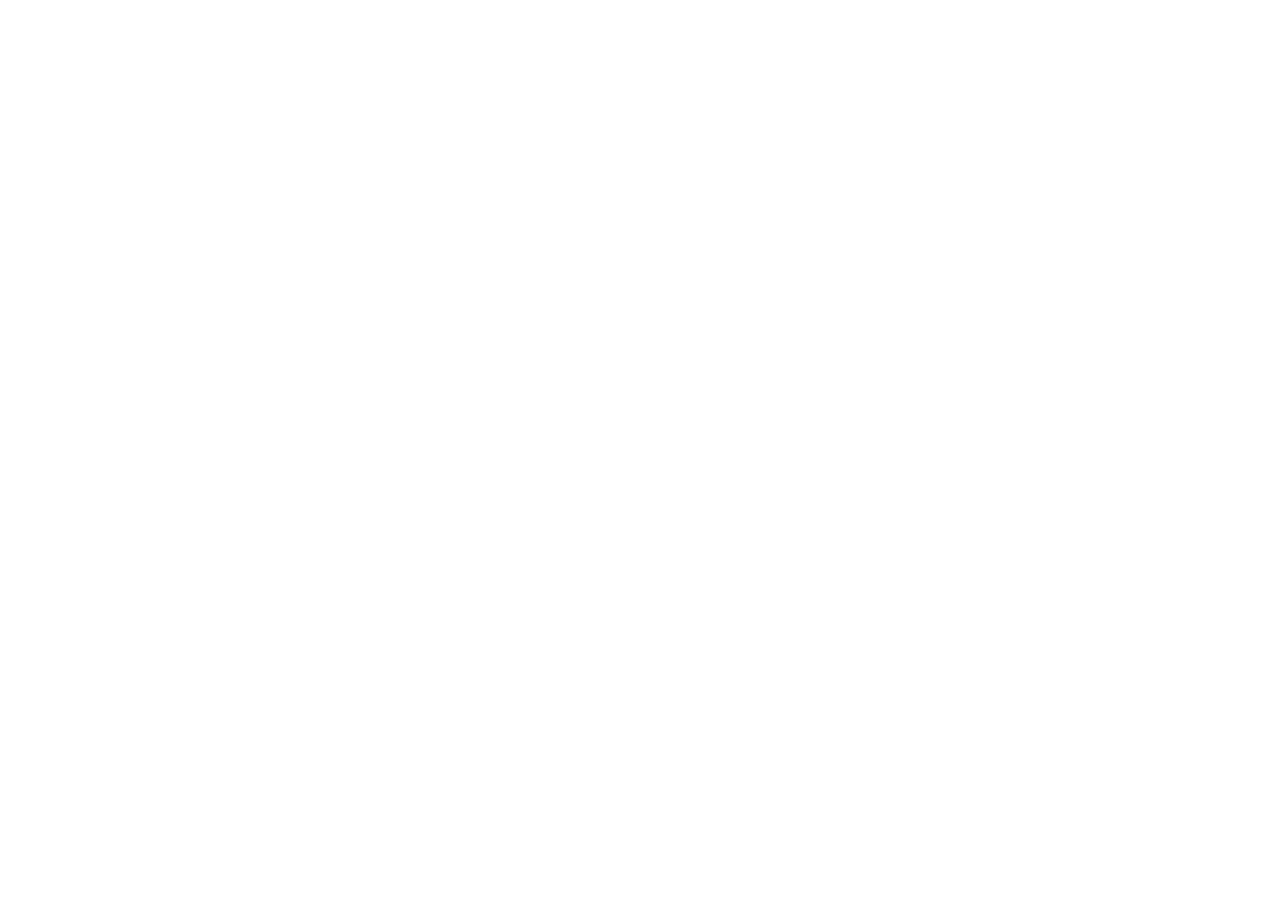
==== commit 8bdb0b44: "LingoLoop 六级真题版：5套真题 + 听力(TTS) + 阅读三题型 + 写译 + 单词本" ====
--- a/index.html
+++ b/index.html
@@ -4,10 +4,9 @@
     <meta charset="UTF-8" />
     <meta name="viewport" content="width=device-width, initial-scale=1.0" />
     <title>LingoLoop</title>
-    <script type="module" crossorigin src="./assets/index-CV4jQKib.js"></script>
-    <link rel="stylesheet" crossorigin href="./assets/index-24ay-nx0.css">
   </head>
   <body>
     <div id="root"></div>
+    <script type="module" src="/src/main.tsx"></script>
   </body>
 </html>
